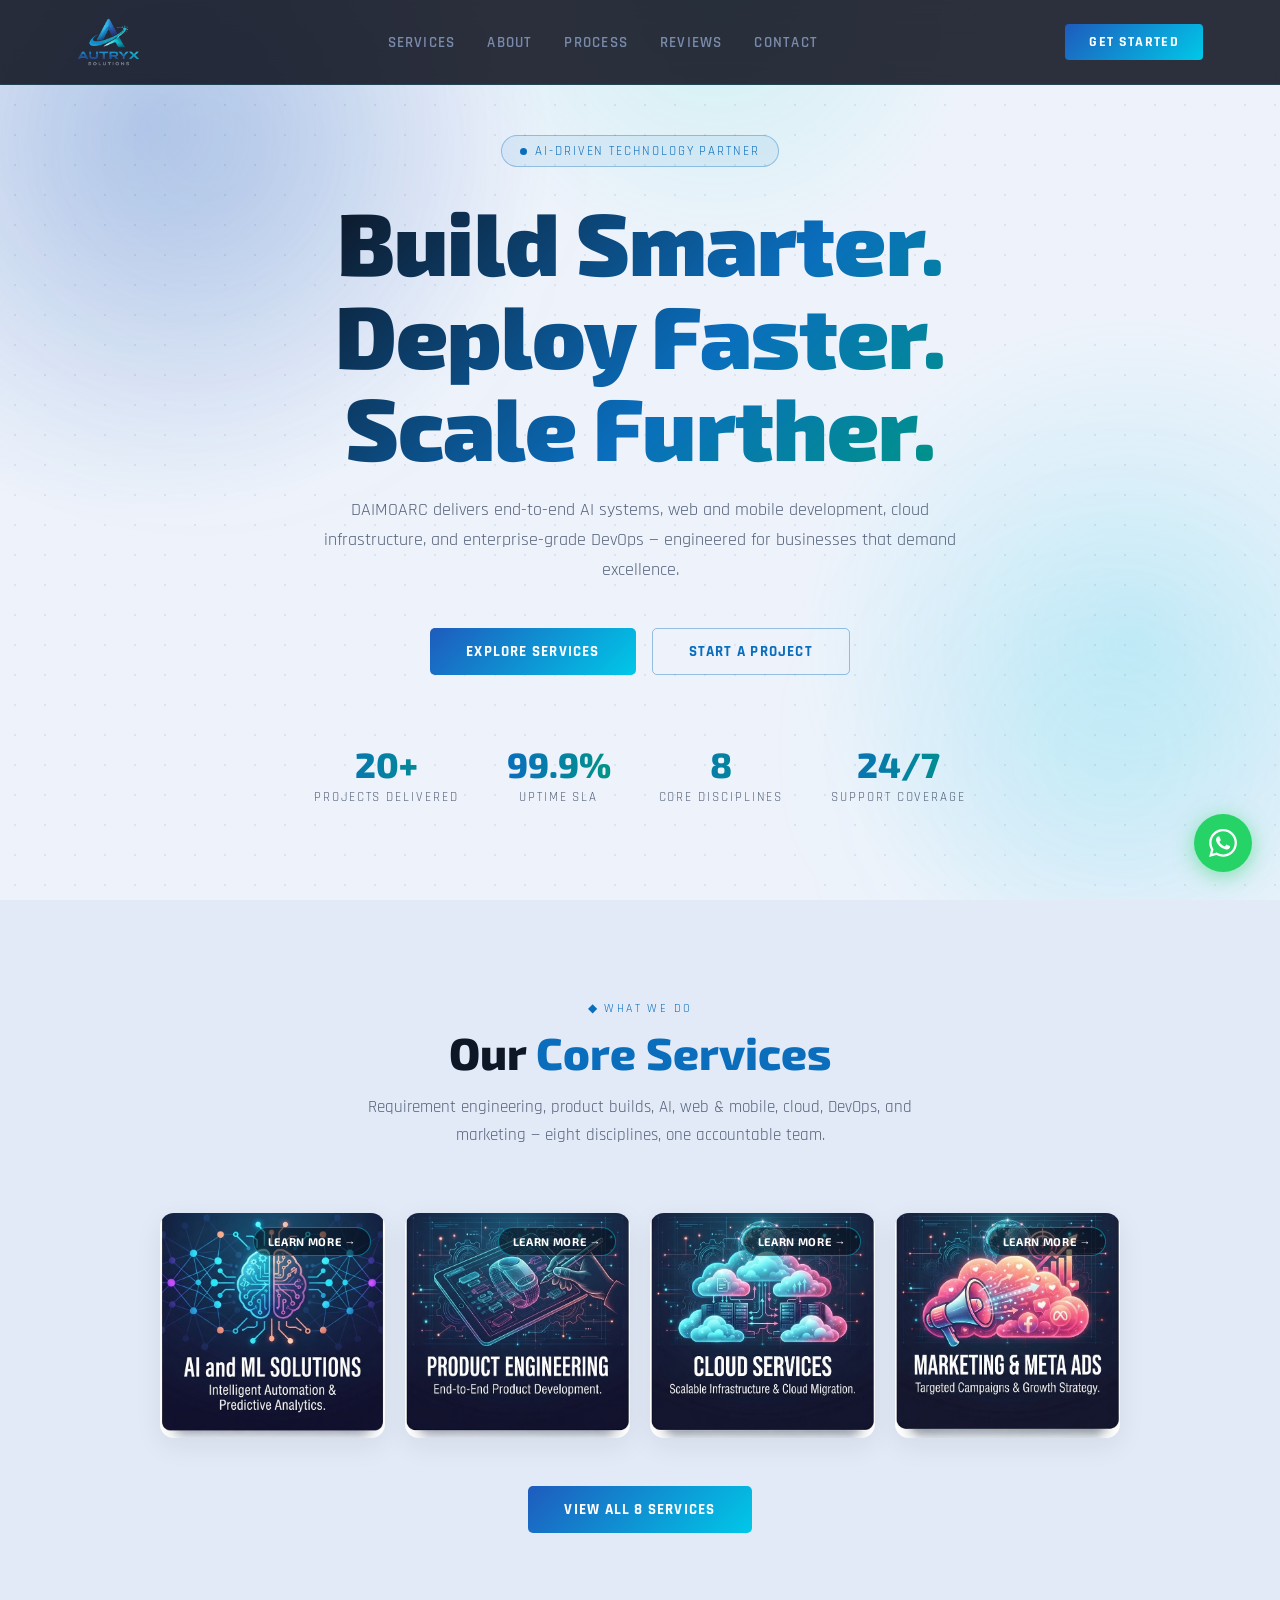
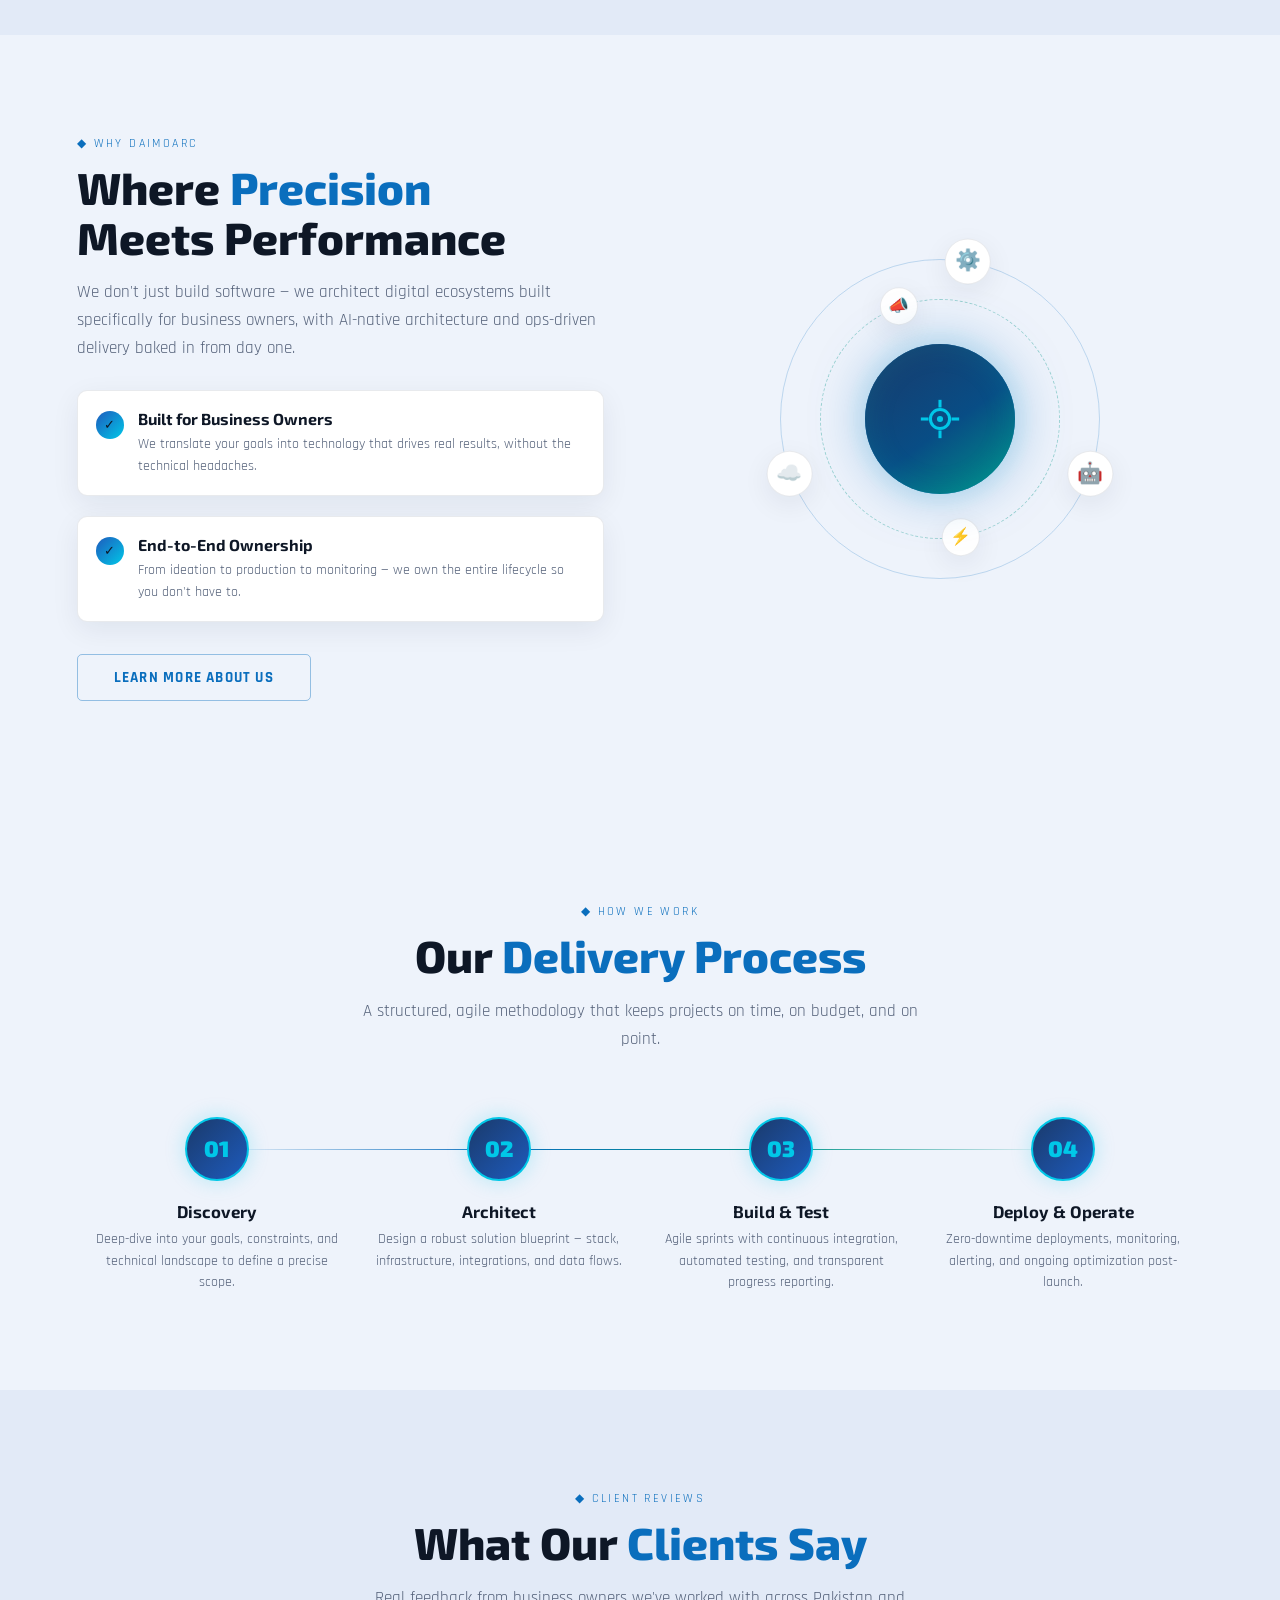
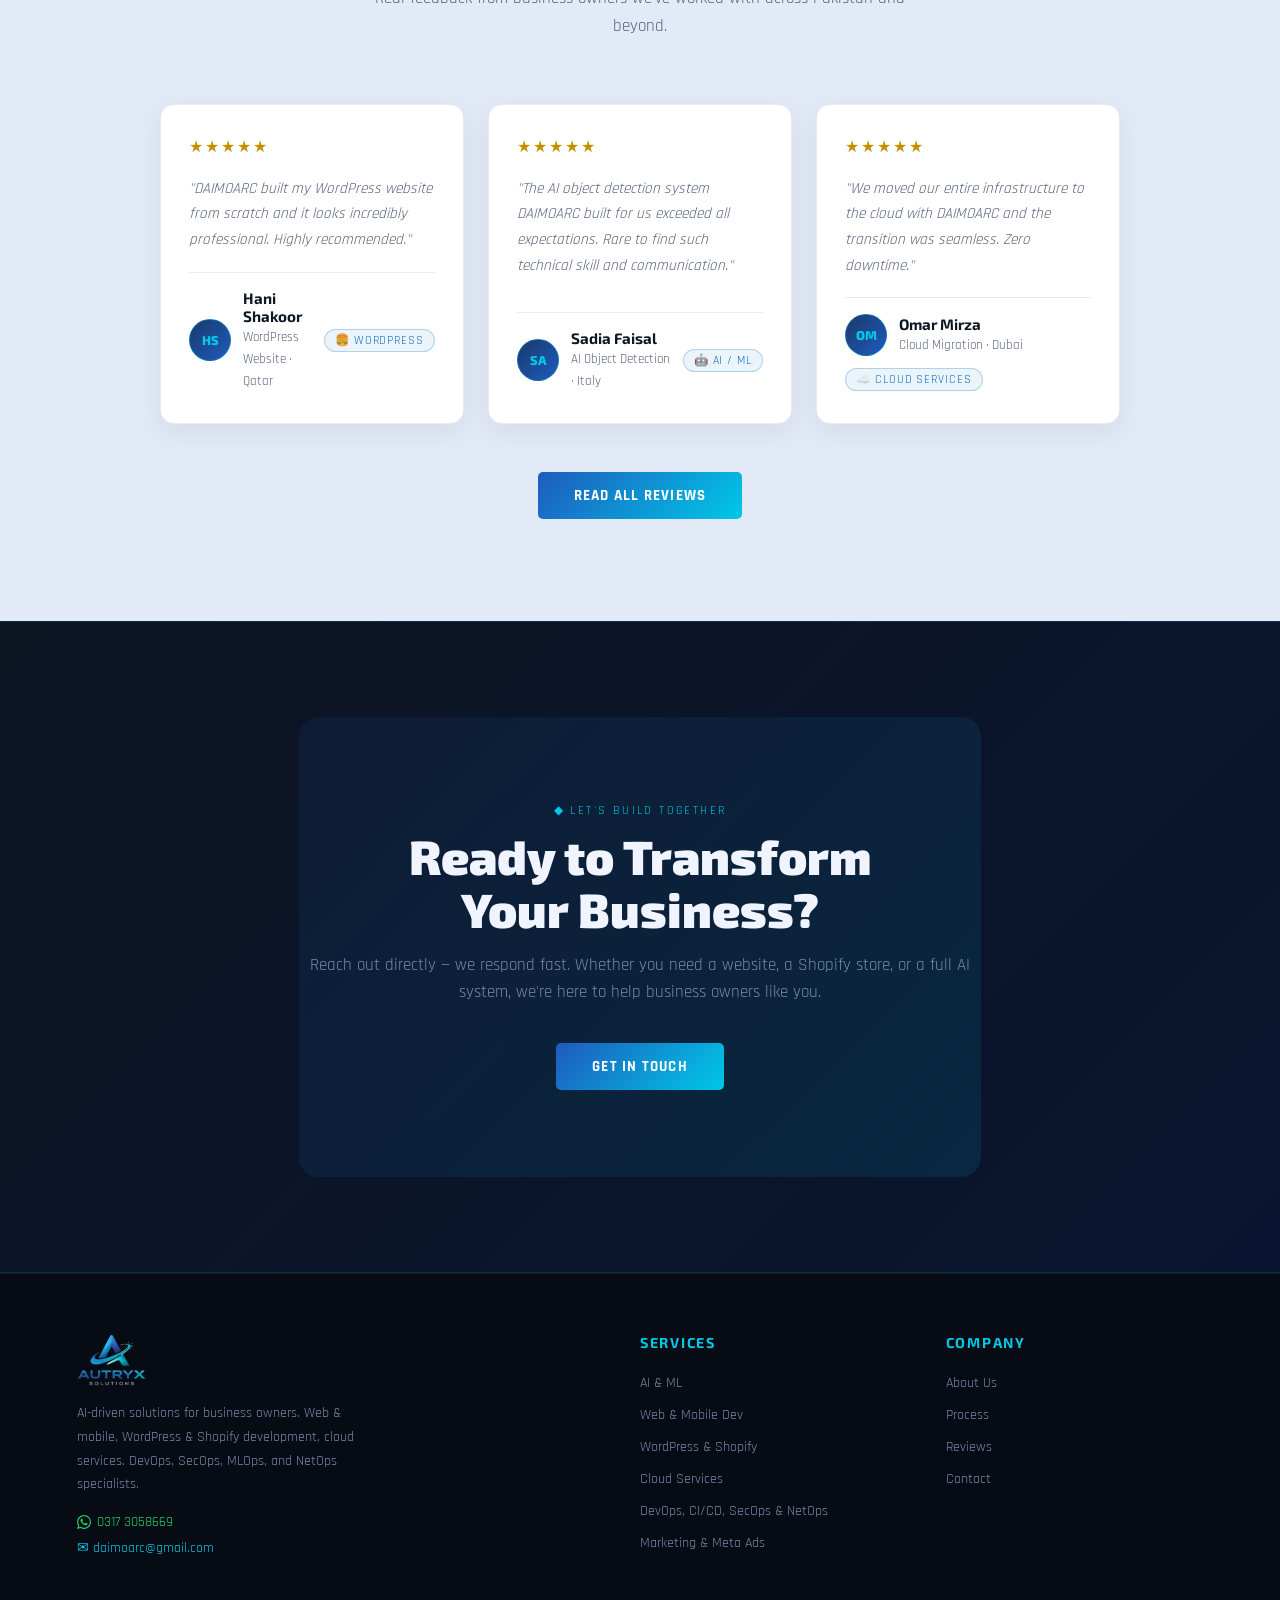
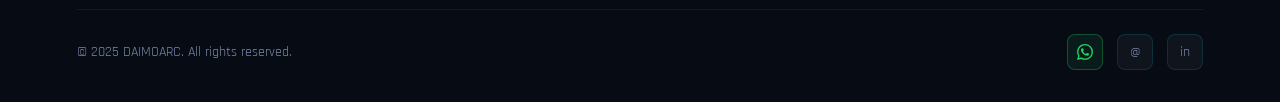
==== index.html @ 046861ff "Initial website" ====
<!DOCTYPE html>
<html lang="en">
<head>
  <meta charset="UTF-8" />
  <meta name="viewport" content="width=device-width, initial-scale=1.0"/>
  <title>DAIMOARC | AI-Driven Technology Partner</title>
  <link rel="preconnect" href="https://fonts.googleapis.com">
  <link href="https://fonts.googleapis.com/css2?family=Exo+2:wght@300;400;600;700;900&family=Rajdhani:wght@400;500;600;700&display=swap" rel="stylesheet">
  <link rel="stylesheet" href="styles.css">
</head>
<body>

<!-- ─── NAV ─── -->
<div class="mobile-menu" id="mobileMenu">
  <button class="mobile-menu-close" onclick="document.getElementById('mobileMenu').classList.remove('open')">&times;</button>
  <a href="services.html">Services</a>
  <a href="about.html">About</a>
  <a href="#process">Process</a>
  <a href="reviews.html">Reviews</a>
  <a href="contact.html">Contact</a>
</div>

<nav>
  <a class="nav-logo" href="index.html">
    <img src="Logo.png" alt="DAIMOARC" style="height:48px;width:auto;object-fit:contain;" />
  </a>
  <ul class="nav-links">
    <li><a href="services.html">Services</a></li>
    <li><a href="about.html">About</a></li>
    <li><a href="#process">Process</a></li>
    <li><a href="reviews.html">Reviews</a></li>
    <li><a href="contact.html">Contact</a></li>
  </ul>
  <a href="contact.html" class="nav-cta">Get Started</a>
  <button class="hamburger" onclick="document.getElementById('mobileMenu').classList.add('open')" aria-label="Menu">
    <span></span><span></span><span></span>
  </button>
</nav>

<!-- ─── HERO ─── -->
<section id="hero">
  <div class="hero-orb hero-orb-1"></div>
  <div class="hero-orb hero-orb-2"></div>

  <div class="hero-badge"><span class="hero-badge-dot"></span>AI-Driven Technology Partner</div>

  <h1 class="hero-title">Build Smarter.<br>Deploy Faster.<br>Scale Further.</h1>

  <p class="hero-sub">
    DAIMOARC delivers end-to-end AI systems, web and mobile development, cloud infrastructure, and enterprise-grade DevOps — engineered for businesses that demand excellence.
  </p>

  <div class="hero-actions">
    <a href="services.html" class="btn-primary">Explore Services</a>
    <a href="contact.html" class="btn-outline">Start a Project</a>
  </div>

  <div class="hero-stats">
    <div class="stat"><div class="stat-num">20+</div><div class="stat-label">Projects Delivered</div></div>
    <div class="stat"><div class="stat-num">99.9%</div><div class="stat-label">Uptime SLA</div></div>
    <div class="stat"><div class="stat-num">8</div><div class="stat-label">Core Disciplines</div></div>
    <div class="stat"><div class="stat-num">24/7</div><div class="stat-label">Support Coverage</div></div>
  </div>
</section>

<!-- ─── SERVICES TEASER ─── -->
<section id="services">
  <div class="section-header reveal">
    <span class="section-tag">&#9670; What We Do</span>
    <h2 class="section-title">Our <span>Core Services</span></h2>
    <p class="section-sub">Requirement engineering, product builds, AI, web &amp; mobile, cloud, DevOps, and marketing — eight disciplines, one accountable team.</p>
  </div>

  <div class="services-grid teaser-grid-narrow">
    <a href="ai-ml.html" class="svc-tile reveal" style="background-image:url('images/ai-ml.png');" aria-label="AI and Machine Learning">
      <span class="svc-tile-cta">Learn More &#8594;</span>
    </a>
    <a href="product-engineering.html" class="svc-tile reveal" style="background-image:url('images/product-engineering.png');" aria-label="Product Engineering">
      <span class="svc-tile-cta">Learn More &#8594;</span>
    </a>
    <a href="cloud-services.html" class="svc-tile reveal" style="background-image:url('images/cloud-services.png');" aria-label="Cloud Services">
      <span class="svc-tile-cta">Learn More &#8594;</span>
    </a>
    <a href="meta-ads.html" class="svc-tile reveal" style="background-image:url('images/meta-ads.png');" aria-label="Marketing and Meta Ads">
      <span class="svc-tile-cta">Learn More &#8594;</span>
    </a>
  </div>

  <div class="teaser-more reveal">
    <a href="services.html" class="btn-primary">View All 8 Services</a>
  </div>
</section>

<!-- ─── ABOUT TEASER ─── -->
<section id="about">
  <div class="about-inner">
    <div>
      <span class="section-tag reveal">&#9670; Why DAIMOARC</span>
      <h2 class="section-title reveal">Where <span>Precision</span><br>Meets Performance</h2>
      <p class="section-sub reveal">We don't just build software — we architect digital ecosystems built specifically for business owners, with AI-native architecture and ops-driven delivery baked in from day one.</p>

      <ul class="features-list">
        <li class="feature-item reveal">
          <div class="feature-check">✓</div>
          <div class="feature-text"><strong>Built for Business Owners</strong><p>We translate your goals into technology that drives real results, without the technical headaches.</p></div>
        </li>
        <li class="feature-item reveal">
          <div class="feature-check">✓</div>
          <div class="feature-text"><strong>End-to-End Ownership</strong><p>From ideation to production to monitoring — we own the entire lifecycle so you don't have to.</p></div>
        </li>
      </ul>

      <div style="margin-top:32px;">
        <a href="about.html" class="btn-outline">Learn More About Us</a>
      </div>
    </div>
    <div class="about-visual reveal">
      <div class="orbit-field" aria-hidden="true">
        <div class="orbit-glow"></div>
        <div class="orbit-ping"></div>
        <div class="orbit-ping orbit-ping--delay"></div>

        <div class="orbit-ring orbit-ring--outer">
          <div class="orbit-node" style="--angle:20deg"><span class="orbit-node-icon">🤖</span></div>
          <div class="orbit-node" style="--angle:160deg"><span class="orbit-node-icon">☁️</span></div>
          <div class="orbit-node" style="--angle:280deg"><span class="orbit-node-icon">⚙️</span></div>
        </div>
        <div class="orbit-ring orbit-ring--inner">
          <div class="orbit-node" style="--angle:80deg"><span class="orbit-node-icon">⚡</span></div>
          <div class="orbit-node" style="--angle:250deg"><span class="orbit-node-icon">📣</span></div>
        </div>

        <div class="orbit-core">
          <svg viewBox="0 0 24 24" fill="none" stroke="currentColor" stroke-width="1.6" width="46" height="46">
            <path d="M12 2 L12 6"/><path d="M12 18 L12 22"/><path d="M2 12 L6 12"/><path d="M18 12 L22 12"/>
            <circle cx="12" cy="12" r="5"/>
            <circle cx="12" cy="12" r="1.6" fill="currentColor" stroke="none"/>
          </svg>
        </div>
      </div>
    </div>
  </div>
</section>

<!-- ─── PROCESS ─── -->
<section id="process">
  <div class="section-header reveal">
    <span class="section-tag">&#9670; How We Work</span>
    <h2 class="section-title">Our <span>Delivery Process</span></h2>
    <p class="section-sub">A structured, agile methodology that keeps projects on time, on budget, and on point.</p>
  </div>

  <div class="process-steps">
    <div class="process-step reveal">
      <div class="step-num">01</div>
      <div class="step-title">Discovery</div>
      <div class="step-desc">Deep-dive into your goals, constraints, and technical landscape to define a precise scope.</div>
    </div>
    <div class="process-step reveal">
      <div class="step-num">02</div>
      <div class="step-title">Architect</div>
      <div class="step-desc">Design a robust solution blueprint — stack, infrastructure, integrations, and data flows.</div>
    </div>
    <div class="process-step reveal">
      <div class="step-num">03</div>
      <div class="step-title">Build & Test</div>
      <div class="step-desc">Agile sprints with continuous integration, automated testing, and transparent progress reporting.</div>
    </div>
    <div class="process-step reveal">
      <div class="step-num">04</div>
      <div class="step-title">Deploy & Operate</div>
      <div class="step-desc">Zero-downtime deployments, monitoring, alerting, and ongoing optimization post-launch.</div>
    </div>
  </div>
</section>

<!-- ─── REVIEWS TEASER ─── -->
<section id="reviews">
  <div class="section-header reveal">
    <span class="section-tag">&#9670; Client Reviews</span>
    <h2 class="section-title">What Our <span>Clients Say</span></h2>
    <p class="section-sub">Real feedback from business owners we've worked with across Pakistan and beyond.</p>
  </div>

  <div class="reviews-grid teaser-grid-narrow">
    <div class="review-card reveal">
      <div class="review-stars">&#9733;&#9733;&#9733;&#9733;&#9733;</div>
      <p class="review-text">"DAIMOARC built my WordPress website from scratch and it looks incredibly professional. Highly recommended."</p>
      <div class="review-author">
        <div class="review-avatar">HS</div>
        <div class="review-info">
          <strong>Hani Shakoor</strong>
          <span>WordPress Website · Qatar</span>
        </div>
        <div class="review-badge">&#127828; WordPress</div>
      </div>
    </div>

    <div class="review-card reveal">
      <div class="review-stars">&#9733;&#9733;&#9733;&#9733;&#9733;</div>
      <p class="review-text">"The AI object detection system DAIMOARC built for us exceeded all expectations. Rare to find such technical skill and communication."</p>
      <div class="review-author">
        <div class="review-avatar">SA</div>
        <div class="review-info">
          <strong>Sadia Faisal</strong>
          <span>AI Object Detection · Italy</span>
        </div>
        <div class="review-badge">&#129302; AI / ML</div>
      </div>
    </div>

    <div class="review-card reveal">
      <div class="review-stars">&#9733;&#9733;&#9733;&#9733;&#9733;</div>
      <p class="review-text">"We moved our entire infrastructure to the cloud with DAIMOARC and the transition was seamless. Zero downtime."</p>
      <div class="review-author">
        <div class="review-avatar">OM</div>
        <div class="review-info">
          <strong>Omar Mirza</strong>
          <span>Cloud Migration · Dubai</span>
        </div>
        <div class="review-badge">&#9729;&#65039; Cloud Services</div>
      </div>
    </div>
  </div>

  <div class="teaser-more reveal">
    <a href="reviews.html" class="btn-primary">Read All Reviews</a>
  </div>
</section>

<!-- ─── CTA TEASER ─── -->
<section id="cta">
  <div class="cta-box">
    <span class="section-tag">&#9670; Let's Build Together</span>
    <h2 class="cta-title reveal">Ready to Transform<br>Your Business?</h2>
    <p class="cta-sub reveal">Reach out directly — we respond fast. Whether you need a website, a Shopify store, or a full AI system, we're here to help business owners like you.</p>
    <a href="contact.html" class="btn-primary reveal">Get In Touch</a>
  </div>
</section>

<!-- ─── FOOTER ─── -->
<footer>
  <div class="footer-grid">
    <div class="footer-brand">
      <a class="nav-logo" href="index.html">
        <img src="Logo.png" alt="DAIMOARC" style="height:52px;width:auto;object-fit:contain;" />
      </a>
      <p>AI-driven solutions for business owners. Web & mobile, WordPress &amp; Shopify development, cloud services. DevOps, SecOps, MLOps, and NetOps specialists.</p>
      <div style="margin-top:16px;display:flex;flex-direction:column;gap:8px;">
        <a href="https://wa.me/923173058669" target="_blank" rel="noopener" style="color:#25d366;font-size:.88rem;text-decoration:none;display:flex;align-items:center;gap:6px;">
          <svg viewBox="0 0 24 24" fill="currentColor" width="14" height="14"><path d="M17.472 14.382c-.297-.149-1.758-.867-2.03-.967-.273-.099-.471-.148-.67.15-.197.297-.767.966-.94 1.164-.173.199-.347.223-.644.075-.297-.15-1.255-.463-2.39-1.475-.883-.788-1.48-1.761-1.653-2.059-.173-.297-.018-.458.13-.606.134-.133.298-.347.446-.52.149-.174.198-.298.298-.497.099-.198.05-.371-.025-.52-.075-.149-.669-1.612-.916-2.207-.242-.579-.487-.5-.669-.51-.173-.008-.371-.01-.57-.01-.198 0-.52.074-.792.372-.272.297-1.04 1.016-1.04 2.479 0 1.462 1.065 2.875 1.213 3.074.149.198 2.096 3.2 5.077 4.487.709.306 1.262.489 1.694.625.712.227 1.36.195 1.871.118.571-.085 1.758-.719 2.006-1.413.248-.694.248-1.289.173-1.413-.074-.124-.272-.198-.57-.347m-5.421 7.403h-.004a9.87 9.87 0 01-5.031-1.378l-.361-.214-3.741.982.998-3.648-.235-.374a9.86 9.86 0 01-1.51-5.26c.001-5.45 4.436-9.884 9.888-9.884 2.64 0 5.122 1.03 6.988 2.898a9.825 9.825 0 012.893 6.994c-.003 5.45-4.437 9.884-9.885 9.884m8.413-18.297A11.815 11.815 0 0012.05 0C5.495 0 .16 5.335.157 11.892c0 2.096.547 4.142 1.588 5.945L.057 24l6.305-1.654a11.882 11.882 0 005.683 1.448h.005c6.554 0 11.89-5.335 11.893-11.893a11.821 11.821 0 00-3.48-8.413z"/></svg>
          0317 3058669
        </a>
        <a href="mailto:daimoarc@gmail.com" style="color:var(--cyan);font-size:.88rem;text-decoration:none;">&#9993; daimoarc@gmail.com</a>
      </div>
    </div>
    <div class="footer-col">
      <h4>Services</h4>
      <ul>
        <li><a href="services.html">AI & ML</a></li>
        <li><a href="services.html">Web & Mobile Dev</a></li>
        <li><a href="services.html">WordPress &amp; Shopify</a></li>
        <li><a href="services.html">Cloud Services</a></li>
        <li><a href="services.html">DevOps, CI/CD, SecOps &amp; NetOps</a></li>
        <li><a href="services.html">Marketing &amp; Meta Ads</a></li>
      </ul>
    </div>
    <div class="footer-col">
      <h4>Company</h4>
      <ul>
        <li><a href="about.html">About Us</a></li>
        <li><a href="#process">Process</a></li>
        <li><a href="reviews.html">Reviews</a></li>
        <li><a href="contact.html">Contact</a></li>
      </ul>
    </div>
  </div>

  <div class="footer-bottom">
    <p>© 2025 DAIMOARC. All rights reserved.</p>
    <div class="socials">
      <a href="https://wa.me/923173058669" target="_blank" rel="noopener" class="social-link" title="WhatsApp" style="background:rgba(37,211,102,0.08);border-color:rgba(37,211,102,0.3);color:#25d366;">
        <svg viewBox="0 0 24 24" fill="currentColor" width="16" height="16"><path d="M17.472 14.382c-.297-.149-1.758-.867-2.03-.967-.273-.099-.471-.148-.67.15-.197.297-.767.966-.94 1.164-.173.199-.347.223-.644.075-.297-.15-1.255-.463-2.39-1.475-.883-.788-1.48-1.761-1.653-2.059-.173-.297-.018-.458.13-.606.134-.133.298-.347.446-.52.149-.174.198-.298.298-.497.099-.198.05-.371-.025-.52-.075-.149-.669-1.612-.916-2.207-.242-.579-.487-.5-.669-.51-.173-.008-.371-.01-.57-.01-.198 0-.52.074-.792.372-.272.297-1.04 1.016-1.04 2.479 0 1.462 1.065 2.875 1.213 3.074.149.198 2.096 3.2 5.077 4.487.709.306 1.262.489 1.694.625.712.227 1.36.195 1.871.118.571-.085 1.758-.719 2.006-1.413.248-.694.248-1.289.173-1.413-.074-.124-.272-.198-.57-.347m-5.421 7.403h-.004a9.87 9.87 0 01-5.031-1.378l-.361-.214-3.741.982.998-3.648-.235-.374a9.86 9.86 0 01-1.51-5.26c.001-5.45 4.436-9.884 9.888-9.884 2.64 0 5.122 1.03 6.988 2.898a9.825 9.825 0 012.893 6.994c-.003 5.45-4.437 9.884-9.885 9.884m8.413-18.297A11.815 11.815 0 0012.05 0C5.495 0 .16 5.335.157 11.892c0 2.096.547 4.142 1.588 5.945L.057 24l6.305-1.654a11.882 11.882 0 005.683 1.448h.005c6.554 0 11.89-5.335 11.893-11.893a11.821 11.821 0 00-3.48-8.413z"/></svg>
      </a>
      <a href="mailto:daimoarc@gmail.com" class="social-link" title="Email">@</a>
      <a href="#" class="social-link" title="LinkedIn">in</a>
    </div>
  </div>
</footer>

<script src="script.js"></script>
<!-- ─── FLOATING WHATSAPP ─── -->
<a href="https://wa.me/923173058669" target="_blank" rel="noopener" class="wa-float" aria-label="Chat on WhatsApp">
  <div class="wa-float-tooltip">Chat on WhatsApp</div>
  <svg viewBox="0 0 24 24" fill="currentColor" width="28" height="28" xmlns="http://www.w3.org/2000/svg">
    <path d="M17.472 14.382c-.297-.149-1.758-.867-2.03-.967-.273-.099-.471-.148-.67.15-.197.297-.767.966-.94 1.164-.173.199-.347.223-.644.075-.297-.15-1.255-.463-2.39-1.475-.883-.788-1.48-1.761-1.653-2.059-.173-.297-.018-.458.13-.606.134-.133.298-.347.446-.52.149-.174.198-.298.298-.497.099-.198.05-.371-.025-.52-.075-.149-.669-1.612-.916-2.207-.242-.579-.487-.5-.669-.51-.173-.008-.371-.01-.57-.01-.198 0-.52.074-.792.372-.272.297-1.04 1.016-1.04 2.479 0 1.462 1.065 2.875 1.213 3.074.149.198 2.096 3.2 5.077 4.487.709.306 1.262.489 1.694.625.712.227 1.36.195 1.871.118.571-.085 1.758-.719 2.006-1.413.248-.694.248-1.289.173-1.413-.074-.124-.272-.198-.57-.347m-5.421 7.403h-.004a9.87 9.87 0 01-5.031-1.378l-.361-.214-3.741.982.998-3.648-.235-.374a9.86 9.86 0 01-1.51-5.26c.001-5.45 4.436-9.884 9.888-9.884 2.64 0 5.122 1.03 6.988 2.898a9.825 9.825 0 012.893 6.994c-.003 5.45-4.437 9.884-9.885 9.884m8.413-18.297A11.815 11.815 0 0012.05 0C5.495 0 .16 5.335.157 11.892c0 2.096.547 4.142 1.588 5.945L.057 24l6.305-1.654a11.882 11.882 0 005.683 1.448h.005c6.554 0 11.89-5.335 11.893-11.893a11.821 11.821 0 00-3.48-8.413z"/>
  </svg>
</a>

</body>
</html>
---- styles.css ----
:root {
  --navy:    #0a0e1a;
  --deep:    #0d1422;
  --blue1:   #1a3a6b;
  --blue2:   #1e5bbd;
  --cyan:    #00c8e8;
  --teal:    #00e5c3;
  --white:   #f0f4ff;
  --muted:   #7a8aaa;
  --card-bg: rgba(255,255,255,0.04);
  --border:  rgba(0,200,232,0.15);
  --glow:    rgba(0,200,232,0.25);

  /* Light-mode tokens used by the main content sections (hero through reviews) */
  --bg-light:      #eef3fb;
  --bg-light-alt:  #e2eaf7;
  --text-dark:     #0e1726;
  --muted-dark:    #55627a;
  --accent:        #0a6ebd;
  --accent-deep:   #084d85;
  --teal-deep:     #009488;
  --card-bg-light: #ffffff;
  --border-light:  rgba(10,30,60,0.09);
  --shadow-light:       0 8px 28px rgba(10,30,60,0.07);
  --shadow-light-hover: 0 14px 40px rgba(10,110,189,0.15);
  --shadow-dark-hover:  0 20px 50px rgba(5,10,25,0.4), 0 0 34px rgba(0,200,232,0.18);
}

*, *::before, *::after { margin:0; padding:0; box-sizing:border-box; }

html { scroll-behavior: smooth; }

body {
  background: var(--bg-light);
  color: var(--text-dark);
  font-family: 'Rajdhani', sans-serif;
  font-size: 17px;
  overflow-x: hidden;
}

/* ─── AMBIENT BACKDROP (aurora glow + constellation dots) ─── */
body::before {
  content:'';
  position:fixed; inset:-10%; z-index:0;
  background:
    radial-gradient(640px circle at 18% 20%, rgba(30,91,189,0.20), transparent 62%),
    radial-gradient(560px circle at 82% 68%, rgba(0,200,232,0.15), transparent 60%),
    radial-gradient(460px circle at 55% 8%,  rgba(0,229,195,0.13), transparent 58%);
  animation: auroraDrift 30s ease-in-out infinite alternate;
  pointer-events:none;
}
@keyframes auroraDrift {
  0%   { transform: translate(0,0) scale(1); }
  50%  { transform: translate(1.5%, -2.5%) scale(1.06); }
  100% { transform: translate(-2%, 2%) scale(1); }
}
body::after {
  content:'';
  position:fixed; inset:0; z-index:0;
  background-image: radial-gradient(rgba(10,40,80,0.16) 1.3px, transparent 1.3px);
  background-size: 30px 30px;
  opacity:.5;
  pointer-events:none;
}

/* Focus visibility (Norman: visibility of system state for keyboard users) */
a:focus-visible, button:focus-visible {
  outline: 2px solid var(--accent); outline-offset: 3px; border-radius: 4px;
}
nav :focus-visible, #cta :focus-visible, footer :focus-visible, .mobile-menu :focus-visible, .wa-float:focus-visible {
  outline-color: var(--cyan);
}

/* ─── NAVBAR ─── */
nav {
  position:fixed; top:0; left:0; right:0; z-index:100;
  display:flex; align-items:center; justify-content:space-between;
  padding: 18px 6%;
  background: rgba(10,14,26,0.85);
  backdrop-filter: blur(14px);
  border-bottom: 1px solid var(--border);
}
.nav-logo {
  display:flex; align-items:center;
  text-decoration:none;
}
.nav-logo span { color: var(--cyan); }
.nav-logo-icon { display:none; }
.nav-links { display:flex; gap:32px; list-style:none; }
.nav-links a {
  color:var(--muted); text-decoration:none;
  font-size:.95rem; font-weight:600; letter-spacing:.08em; text-transform:uppercase;
  transition:color .25s;
  position:relative;
}
.nav-links a::after {
  content:''; position:absolute; bottom:-4px; left:0; right:0; height:1px;
  background: var(--cyan); transform: scaleX(0); transition: transform .3s;
}
.nav-links a:hover { color:var(--cyan); }
.nav-links a:hover::after { transform: scaleX(1); }
.nav-cta {
  padding:9px 24px; border-radius:4px;
  background: linear-gradient(135deg, var(--blue2), var(--cyan));
  color:#fff; font-weight:700; font-size:.85rem; letter-spacing:.1em;
  text-transform:uppercase; text-decoration:none;
  transition: box-shadow .3s, transform .2s;
}
.nav-cta:hover { box-shadow: 0 0 22px var(--glow); transform: translateY(-1px); }

/* ─── HERO ─── */
#hero {
  position:relative; z-index:1;
  min-height:100vh; display:flex; flex-direction:column;
  align-items:center; justify-content:center; text-align:center;
  padding: 120px 6% 80px;
  overflow:hidden;
}
.hero-orb {
  position:absolute; border-radius:50%;
  filter: blur(80px); pointer-events:none; z-index:0;
}
.hero-orb-1 {
  width:600px; height:600px;
  background: radial-gradient(circle, rgba(30,91,189,0.18), transparent 70%);
  top:-150px; left:-100px;
}
.hero-orb-2 {
  width:500px; height:500px;
  background: radial-gradient(circle, rgba(0,200,232,0.12), transparent 70%);
  bottom:-100px; right:-80px;
}
.hero-badge {
  display:inline-flex; align-items:center; gap:8px;
  background: rgba(10,110,189,0.07); border: 1px solid rgba(10,110,189,0.35);
  border-radius:40px; padding:7px 18px; margin-bottom:28px;
  font-size:.8rem; letter-spacing:.15em; text-transform:uppercase; color:var(--accent);
  animation: fadeUp .8s ease both;
}
.hero-badge-dot { width:7px; height:7px; border-radius:50%; background:var(--accent); animation: pulse 1.8s infinite; }
@keyframes pulse { 0%,100%{opacity:1;transform:scale(1)} 50%{opacity:.5;transform:scale(1.4)} }

.hero-title {
  font-family:'Exo 2',sans-serif; font-weight:900;
  font-size: clamp(2.8rem, 7vw, 5.5rem);
  line-height:1.05; letter-spacing:-.01em;
  background: linear-gradient(135deg, var(--text-dark) 0%, var(--accent) 60%, var(--teal-deep) 100%);
  -webkit-background-clip: text; -webkit-text-fill-color: transparent;
  background-clip:text;
  animation: fadeUp .9s .15s ease both;
}
.hero-sub {
  max-width:640px; margin:22px auto 42px;
  font-size:1.15rem; color:var(--muted-dark); line-height:1.65;
  animation: fadeUp .9s .3s ease both;
}
.hero-actions {
  display:flex; gap:16px; flex-wrap:wrap; justify-content:center;
  animation: fadeUp .9s .45s ease both;
}
.btn-primary {
  padding:14px 36px; border-radius:5px;
  background: linear-gradient(135deg, var(--blue2), var(--cyan));
  color:#fff; font-weight:700; font-size:.95rem; letter-spacing:.08em;
  text-transform:uppercase; text-decoration:none; border:none; cursor:pointer;
  transition: box-shadow .3s, transform .2s, filter .3s;
  display:inline-block; position:relative; overflow:hidden; z-index:1;
}
.btn-primary::after {
  content:''; position:absolute; top:0; left:-60%; width:40%; height:100%; z-index:1;
  background: linear-gradient(115deg, transparent, rgba(255,255,255,0.55), transparent);
  transform: skewX(-20deg);
  transition: left .6s ease;
}
.btn-primary:hover::after { left:130%; }
.btn-primary:hover { filter:brightness(1.14); box-shadow: 0 0 32px rgba(0,200,232,0.45); transform:translateY(-2px); }
.btn-outline {
  padding:13px 36px; border-radius:5px;
  border: 1px solid rgba(10,110,189,0.4);
  color:var(--accent); background:transparent;
  font-weight:700; font-size:.95rem; letter-spacing:.08em;
  text-transform:uppercase; text-decoration:none;
  transition: box-shadow .3s, color .3s, border-color .3s;
  display:inline-block; position:relative; overflow:hidden; z-index:1;
}
.btn-outline::before {
  content:''; position:absolute; inset:0; z-index:-1;
  background: rgba(10,110,189,0.12);
  transform: scaleX(0); transform-origin:left;
  transition: transform .35s ease;
}
.btn-outline:hover::before { transform:scaleX(1); }
.btn-outline:hover { border-color: var(--accent-deep); color: var(--accent-deep); box-shadow: 0 0 18px rgba(10,110,189,0.2); }

/* ─── CARD HOVER ACCENT (dark fill + shine sweep + targeting reticle) ─── */
.review-card, .feature-item, .usecase-card {
  position:relative; overflow:hidden; --reticle-color: var(--accent);
  transition: transform .3s, border-color .3s, box-shadow .3s, background .4s;
}
.review-card:hover, .feature-item:hover, .usecase-card:hover {
  --reticle-color: var(--cyan);
  background: linear-gradient(160deg, var(--deep) 0%, #0d1830 55%, var(--navy) 100%);
  border-color: rgba(0,200,232,0.35);
  box-shadow: var(--shadow-dark-hover);
}
.review-card::before, .feature-item::before, .usecase-card::before {
  content:''; position:absolute; top:0; left:-75%; width:50%; height:100%; z-index:0;
  background: linear-gradient(115deg, transparent, rgba(0,200,232,0.22), transparent);
  transform: skewX(-20deg);
  transition: left .7s ease;
  pointer-events:none;
}
.review-card:hover::before, .feature-item:hover::before, .usecase-card:hover::before { left:125%; }
.review-card::after, .feature-item::after, .usecase-card::after {
  content:''; position:absolute; inset:9px; z-index:2; pointer-events:none;
  background-image:
    linear-gradient(90deg, var(--reticle-color) 2px, transparent 2px),
    linear-gradient(180deg, var(--reticle-color) 2px, transparent 2px),
    linear-gradient(-90deg, var(--reticle-color) 2px, transparent 2px),
    linear-gradient(180deg, var(--reticle-color) 2px, transparent 2px),
    linear-gradient(90deg, var(--reticle-color) 2px, transparent 2px),
    linear-gradient(0deg, var(--reticle-color) 2px, transparent 2px),
    linear-gradient(-90deg, var(--reticle-color) 2px, transparent 2px),
    linear-gradient(0deg, var(--reticle-color) 2px, transparent 2px);
  background-repeat: no-repeat;
  background-size: 16px 2px, 2px 16px, 16px 2px, 2px 16px, 16px 2px, 2px 16px, 16px 2px, 2px 16px;
  background-position: top left, top left, top right, top right, bottom left, bottom left, bottom right, bottom right;
  opacity:0; transform:scale(.94);
  transition: opacity .35s ease, transform .35s ease, background-image .3s;
}
.review-card:hover::after, .feature-item:hover::after, .usecase-card:hover::after { opacity:1; transform:scale(1); }

/* Text/accents re-tinted for legibility once the card fills dark on hover */
.feature-item:hover .feature-text strong,
.review-card:hover .review-info strong { color: var(--white); }
.feature-item:hover .feature-text p,
.review-card:hover .review-text,
.review-card:hover .review-info span { color: var(--muted); }
.review-card:hover .review-badge {
  background: rgba(0,200,232,0.12); border-color: rgba(0,200,232,0.3); color: var(--cyan);
}
.review-card:hover .review-author { border-top-color: rgba(255,255,255,0.12); }
.usecase-card:hover .usecase-title { color: var(--white); }
.usecase-card:hover .usecase-desc { color: var(--muted); }

.hero-stats {
  display:flex; gap:48px; margin-top:68px; flex-wrap:wrap; justify-content:center;
  animation: fadeUp .9s .6s ease both;
}
.stat { text-align:center; }
.stat-num {
  font-family:'Exo 2',sans-serif; font-weight:800; font-size:2.2rem;
  background: linear-gradient(90deg, var(--accent), var(--teal-deep));
  -webkit-background-clip:text; -webkit-text-fill-color:transparent; background-clip:text;
}
.stat-label { font-size:.8rem; letter-spacing:.15em; text-transform:uppercase; color:var(--muted-dark); margin-top:4px; }

/* ─── SECTIONS ─── */
section { position:relative; z-index:1; padding:96px 6%; }
.section-tag {
  display:inline-block; font-size:.75rem; letter-spacing:.2em; text-transform:uppercase;
  color:var(--accent); margin-bottom:12px;
}
.section-title {
  font-family:'Exo 2',sans-serif; font-weight:800;
  font-size:clamp(1.9rem,4vw,2.8rem); line-height:1.1;
  margin-bottom:16px;
}
.section-title span { color:var(--accent); }
.section-sub { color:var(--muted-dark); max-width:560px; line-height:1.65; }
.section-header { text-align:center; margin-bottom:64px; }
.section-header .section-sub { margin:0 auto; }

/* ─── SERVICES ─── */
#services { background: var(--bg-light-alt); }

.services-grid {
  display:grid; grid-template-columns: repeat(4, 1fr); gap:20px;
}

/* Image-style service tiles (each image is a self-contained card with its own title) */
.svc-tile {
  position:relative; display:block; overflow:hidden;
  border-radius:14px; aspect-ratio: 1 / 1;
  background-size: cover; background-position: center;
  text-decoration:none; box-shadow: var(--shadow-light);
  --reticle-color: var(--cyan);
  transition: transform .35s ease, box-shadow .35s ease;
}
.svc-tile:hover { transform:translateY(-6px); box-shadow: var(--shadow-dark-hover); }
.svc-tile::after {
  content:''; position:absolute; inset:9px; z-index:3; pointer-events:none;
  background-image:
    linear-gradient(90deg, var(--reticle-color) 2px, transparent 2px),
    linear-gradient(180deg, var(--reticle-color) 2px, transparent 2px),
    linear-gradient(-90deg, var(--reticle-color) 2px, transparent 2px),
    linear-gradient(180deg, var(--reticle-color) 2px, transparent 2px),
    linear-gradient(90deg, var(--reticle-color) 2px, transparent 2px),
    linear-gradient(0deg, var(--reticle-color) 2px, transparent 2px),
    linear-gradient(-90deg, var(--reticle-color) 2px, transparent 2px),
    linear-gradient(0deg, var(--reticle-color) 2px, transparent 2px);
  background-repeat: no-repeat;
  background-size: 16px 2px, 2px 16px, 16px 2px, 2px 16px, 16px 2px, 2px 16px, 16px 2px, 2px 16px;
  background-position: top left, top left, top right, top right, bottom left, bottom left, bottom right, bottom right;
  opacity:0; transform:scale(.94);
  transition: opacity .35s ease, transform .35s ease;
}
.svc-tile:hover::after { opacity:1; transform:scale(1); }
.svc-tile-cta {
  position:absolute; top:14px; right:14px; z-index:4;
  display:inline-flex; align-items:center; gap:5px;
  padding:7px 14px; border-radius:30px;
  background: rgba(5,10,20,0.55); border:1px solid rgba(0,200,232,0.5);
  color:#fff; font-family:'Exo 2',sans-serif; font-weight:700; font-size:.7rem; letter-spacing:.06em; text-transform:uppercase;
  transition: background .3s ease, border-color .3s ease, transform .3s ease;
}
.svc-tile:hover .svc-tile-cta { background: rgba(0,200,232,0.32); border-color: var(--cyan); transform:translateY(-2px); }

/* ─── SERVICE DETAIL PAGES ─── */
.svc-hero {
  position:relative; min-height:78vh; display:flex; align-items:center;
  overflow:hidden; background:var(--navy);
}
.svc-hero-bg {
  position:absolute; inset:0; background-size:cover; background-position:center;
  animation: heroKenBurns 24s ease-in-out infinite alternate;
}
@keyframes heroKenBurns { from { transform:scale(1); } to { transform:scale(1.12); } }
.svc-hero-overlay {
  position:absolute; inset:0;
  background: linear-gradient(100deg, rgba(5,10,20,.94) 0%, rgba(5,10,20,.8) 38%, rgba(5,10,20,.42) 68%, rgba(5,10,20,.15) 100%);
}
.svc-hero-content {
  position:relative; z-index:2; max-width:640px;
  padding:150px 6% 70px;
}
.svc-hero-content .section-tag { color:var(--cyan); animation: fadeUp .8s ease both; }
.svc-hero-title {
  font-family:'Exo 2',sans-serif; font-weight:800; color:#fff;
  font-size:clamp(2rem,4vw,3.1rem); line-height:1.18; margin:14px 0 20px;
  animation: fadeUp .9s .1s ease both;
}
.svc-hero-sub {
  color: rgba(240,244,255,0.82); font-size:1.08rem; line-height:1.75; margin-bottom:32px;
  animation: fadeUp .9s .2s ease both;
}
.svc-hero-content .btn-primary { animation: fadeUp .9s .32s ease both; }
.svc-hero-meta {
  color: rgba(240,244,255,0.55); font-size:.8rem; letter-spacing:.05em; margin-bottom:14px;
  animation: fadeUp .8s .05s ease both;
}

/* Long-form article body */
.article-wrap { max-width:820px; margin:0 auto; padding:80px 6% 40px; }
.article-lead { font-size:1.15rem; color:var(--text-dark); line-height:1.85; margin-bottom:8px; font-weight:600; }
.article-wrap p { color:var(--muted-dark); font-size:1rem; line-height:1.9; margin-bottom:18px; }
.article-wrap h2 {
  font-family:'Exo 2',sans-serif; font-weight:800; font-size:1.6rem; color:var(--text-dark);
  margin:52px 0 18px; padding-top:8px; border-top:1px solid var(--border-light);
}
.article-wrap h2:first-of-type { border-top:none; margin-top:32px; }
.article-wrap h3 {
  font-family:'Exo 2',sans-serif; font-weight:700; font-size:1.2rem; color:var(--accent-deep);
  margin:34px 0 14px;
}
.article-wrap ul { margin:0 0 22px 0; padding-left:0; list-style:none; }
.article-wrap ul li {
  position:relative; padding-left:26px; margin-bottom:13px;
  color:var(--muted-dark); line-height:1.75;
}
.article-wrap ul li::before { content:'\25B8'; position:absolute; left:0; top:0; color:var(--accent); font-weight:700; }
.article-wrap ul li strong { color:var(--text-dark); }
.pros-cons-grid { display:grid; grid-template-columns:1fr 1fr; gap:36px; margin:20px 0 40px; }
.pros-cons-col h3 { margin-top:0; }
.pros-list li::before { content:'\2713'; color:#1a9c6b; }
.cons-list li::before { content:'\2715'; color:#c94a4a; }
.svc-detail-actions { display:flex; gap:16px; justify-content:center; flex-wrap:wrap; margin-top:20px; }

/* Compact animated process diagram (used to replace long-form step-by-step text) */
.diagram-steps {
  display:grid; grid-template-columns: repeat(5, 1fr); gap:2px;
  position:relative; margin:36px 0 8px;
}
.diagram-steps::before {
  content:''; position:absolute; top:29px; left:10%; right:10%; height:1px;
  background: linear-gradient(90deg, transparent, var(--accent), var(--teal-deep), transparent);
  overflow:hidden;
}
.diagram-flow-pulse {
  position:absolute; top:26px; left:10%; width:8px; height:8px; border-radius:50%;
  background: var(--cyan); box-shadow: 0 0 10px var(--cyan), 0 0 18px var(--cyan);
  animation: flowPulse 3.6s linear infinite;
}
@keyframes flowPulse {
  0%   { left:10%; opacity:0; }
  8%   { opacity:1; }
  92%  { opacity:1; }
  100% { left:88%; opacity:0; }
}
.diagram-step { padding:0 10px; text-align:center; position:relative; }
.diagram-step-num {
  width:56px; height:56px; border-radius:50%; margin:0 auto 14px;
  background: linear-gradient(135deg, var(--blue1), var(--blue2));
  border: 2px solid var(--cyan);
  display:flex; align-items:center; justify-content:center; font-size:1.4rem;
  box-shadow: 0 0 20px rgba(0,200,232,0.25);
  position:relative; z-index:1;
  transition: transform .3s ease;
}
.diagram-step:hover .diagram-step-num { transform: scale(1.1); }
.diagram-step-title { font-family:'Exo 2',sans-serif; font-weight:700; font-size:.95rem; margin-bottom:6px; color:var(--text-dark); }
.diagram-step-desc { color:var(--muted-dark); font-size:.82rem; line-height:1.45; }

.pill-row { display:flex; flex-wrap:wrap; gap:10px; justify-content:center; margin:22px 0 6px; }
.pill {
  padding:9px 18px; border-radius:30px;
  background:var(--card-bg-light); border:1px solid var(--border-light);
  box-shadow:var(--shadow-light);
  font-size:.85rem; font-weight:600; color:var(--muted-dark);
  transition: transform .25s ease, border-color .25s ease, color .25s ease;
}
.pill:hover { transform:translateY(-3px); border-color:rgba(10,110,189,.4); color:var(--accent); }
.pill--check { color:var(--text-dark); }
.pill--check::before { content:'\2713  '; color:#1a9c6b; font-weight:800; }

/* Capability card grid (alternative to the diagram-steps flow, for non-linear service pages) */
.capability-grid {
  display:grid; grid-template-columns: repeat(3, 1fr); gap:20px;
  margin:36px 0 8px;
}
.capability-card {
  background:var(--card-bg-light); border:1px solid var(--border-light);
  border-radius:16px; padding:26px 22px;
  box-shadow: var(--shadow-light);
  text-align:left;
}
.capability-icon {
  width:50px; height:50px; border-radius:12px; margin-bottom:16px;
  display:flex; align-items:center; justify-content:center; font-size:1.4rem;
  background: linear-gradient(135deg, rgba(30,91,189,0.14), rgba(0,200,232,0.14));
  border:1px solid rgba(10,110,189,0.22);
  transition: transform .3s ease;
}
.capability-card:hover .capability-icon { transform: scale(1.1) rotate(-6deg); }
.capability-title { font-family:'Exo 2',sans-serif; font-weight:700; font-size:1rem; margin-bottom:8px; color:var(--text-dark); }
.capability-desc { color:var(--muted-dark); font-size:.88rem; line-height:1.6; }

/* Dark "how it works" mini-flow — visually distinct block against the light capability grid */
.mini-flow-wrap {
  background: linear-gradient(160deg, var(--deep) 0%, var(--navy) 100%);
  border-radius:20px; padding:40px 32px; margin:40px 0;
}
.mini-flow-heading {
  text-align:center; color:#fff; font-family:'Exo 2',sans-serif; font-weight:800;
  font-size:1.3rem; margin-bottom:28px;
}
.mini-flow { display:flex; gap:20px; justify-content:center; flex-wrap:wrap; }
.mini-flow-card {
  flex:1; min-width:200px; max-width:260px;
  background: rgba(255,255,255,0.05); border:1px solid rgba(0,200,232,0.2);
  border-radius:14px; padding:24px 20px; text-align:center;
  transition: transform .3s ease, border-color .3s ease;
}
.mini-flow-card:hover { transform:translateY(-5px); border-color:rgba(0,200,232,0.5); }
.mini-flow-label {
  font-size:.72rem; letter-spacing:.12em; text-transform:uppercase; color:var(--cyan);
  margin-bottom:10px; font-weight:700;
}
.mini-flow-card h4 { font-family:'Exo 2',sans-serif; font-weight:700; font-size:1rem; color:#fff; margin-bottom:8px; }
.mini-flow-card p { font-size:.85rem; color:rgba(240,244,255,.75); line-height:1.55; }
.mini-flow-arrow { display:flex; align-items:center; color:var(--cyan); font-size:1.3rem; }

/* Minimal "use-case" cards (clean white grid, one card highlighted) */
.usecase-grid {
  display:grid; grid-template-columns: repeat(3, 1fr); gap:20px;
  margin:36px 0 8px;
}
.usecase-card {
  background:#fff; border:1px solid var(--border-light); border-radius:14px;
  padding:26px 24px; min-height:230px;
  display:flex; flex-direction:column;
  box-shadow: var(--shadow-light);
}
.usecase-card:hover { transform:translateY(-4px); }
.usecase-card--featured { border:2px solid var(--accent); box-shadow: 0 0 0 3px rgba(10,110,189,.08); }
.usecase-title { font-family:'Exo 2',sans-serif; font-weight:700; font-size:1.02rem; color:var(--text-dark); margin-bottom:10px; line-height:1.35; }
.usecase-desc { color:var(--muted-dark); font-size:.88rem; line-height:1.6; flex:1; }
.usecase-arrow {
  align-self:flex-end; margin-top:16px; width:32px; height:32px; border-radius:50%;
  display:flex; align-items:center; justify-content:center;
  color:var(--accent); font-size:1.05rem; border:1px solid rgba(10,110,189,.3);
  transition: background .3s ease, color .3s ease, transform .3s ease;
}
.usecase-card:hover .usecase-arrow { background:var(--accent); color:#fff; transform:translateX(3px); }

/* Technology partner badge (e.g. "Powered by AWS") */
.aws-badge {
  display:flex; align-items:center; justify-content:center; gap:12px;
  margin:8px 0 32px;
  padding:12px 22px; border-radius:12px;
  background:var(--card-bg-light); border:1px solid var(--border-light);
  box-shadow: var(--shadow-light);
  max-width:fit-content; margin-left:auto; margin-right:auto;
}
.aws-badge-label { font-size:.8rem; letter-spacing:.08em; text-transform:uppercase; color:var(--muted-dark); font-weight:600; }

/* ─── ABOUT / WHY ─── */
#about { background: var(--bg-light); }
.about-inner {
  display:grid; grid-template-columns:1fr 1fr; gap:72px; align-items:center;
}
.about-visual {
  position:relative; display:flex; align-items:center; justify-content:center;
}
.orbit-field { position:relative; width:320px; height:320px; }

.orbit-glow {
  position:absolute; top:50%; left:50%; width:190px; height:190px; margin:-95px;
  border-radius:50%; z-index:1;
  background: radial-gradient(circle, rgba(0,200,232,0.28), transparent 70%);
  filter: blur(4px);
  animation: glowPulse 4s ease-in-out infinite;
}
@keyframes glowPulse { 0%,100% { opacity:.55; } 50% { opacity:1; } }

.orbit-ping {
  position:absolute; top:50%; left:50%; width:150px; height:150px; margin:-75px;
  border-radius:50%; border: 1.5px solid rgba(10,110,189,0.45); z-index:0;
  animation: orbitPing 3.2s cubic-bezier(0,.55,.45,1) infinite;
}
.orbit-ping--delay { animation-delay: 1.6s; }
@keyframes orbitPing { 0% { transform:scale(.6); opacity:.9; } 100% { transform:scale(2.1); opacity:0; } }

.orbit-ring { position:absolute; inset:0; border-radius:50%; z-index:1; animation: slowSpin linear infinite; }
.orbit-ring--outer { border: 1.5px solid rgba(10,110,189,0.22); animation-duration:26s; }
.orbit-ring--inner { inset:40px; border: 1.5px dashed rgba(0,148,136,0.35); animation-duration:18s; animation-direction:reverse; }
@keyframes slowSpin { to { transform:rotate(360deg); } }

.orbit-node {
  position:absolute; top:50%; left:50%; width:46px; height:46px; margin:-23px;
  transform: rotate(var(--angle)) translate(160px) rotate(calc(-1 * var(--angle)));
}
.orbit-ring--inner .orbit-node { width:38px; height:38px; margin:-19px; transform: rotate(var(--angle)) translate(120px) rotate(calc(-1 * var(--angle))); }

.orbit-node-icon {
  display:flex; align-items:center; justify-content:center;
  width:100%; height:100%; border-radius:50%; font-size:1.3rem;
  background: var(--card-bg-light); border:1px solid var(--border-light);
  box-shadow: var(--shadow-light);
}
.orbit-ring--outer .orbit-node-icon { animation: counterSpinCW 26s linear infinite; }
.orbit-ring--inner .orbit-node-icon { font-size:1.05rem; animation: counterSpinCCW 18s linear infinite; }
@keyframes counterSpinCW  { from { transform:rotate(0deg); } to { transform:rotate(-360deg); } }
@keyframes counterSpinCCW { from { transform:rotate(0deg); } to { transform:rotate(360deg); } }

.orbit-core {
  position:absolute; top:50%; left:50%; transform:translate(-50%,-50%);
  width:150px; height:150px; border-radius:50%; z-index:2;
  background: linear-gradient(145deg, var(--blue1), var(--accent-deep) 55%, var(--teal-deep));
  display:flex; align-items:center; justify-content:center; color:var(--cyan);
  box-shadow: 0 0 55px rgba(10,110,189,0.35), inset 0 0 30px rgba(0,229,195,0.12);
  animation: coreFloat 6s ease-in-out infinite;
}
@keyframes coreFloat { 0%,100% { transform:translate(-50%,-50%) scale(1); } 50% { transform:translate(-50%,-50%) scale(1.05); } }

.features-list { list-style:none; display:flex; flex-direction:column; gap:20px; margin-top:28px; }
.feature-item {
  display:flex; gap:14px; align-items:flex-start;
  padding:18px; border-radius:10px;
  background:var(--card-bg-light); border:1px solid var(--border-light);
  box-shadow: var(--shadow-light);
}
.feature-item:hover .feature-check { transform: scale(1.12) rotate(-6deg); }
.feature-check {
  width:28px; height:28px; border-radius:50%; flex-shrink:0;
  background: linear-gradient(135deg, var(--blue2), var(--cyan));
  display:flex; align-items:center; justify-content:center; font-size:.8rem; margin-top:2px;
  transition: transform .3s;
}
.feature-text strong { font-size:1rem; font-family:'Exo 2',sans-serif; transition: color .3s; }
.feature-text p { color:var(--muted-dark); font-size:.9rem; margin-top:3px; line-height:1.5; transition: color .3s; }

/* ─── PROCESS ─── */
#process { background: var(--bg-light); }
.process-steps {
  display:grid; grid-template-columns: repeat(4, 1fr); gap:2px;
  position:relative; margin-top:48px;
}
.process-steps::before {
  content:''; position:absolute; top:32px; left:12.5%; right:12.5%; height:1px;
  background: linear-gradient(90deg, transparent, var(--accent), var(--teal-deep), transparent);
}
.process-step { padding:0 16px; text-align:center; position:relative; }
.process-step.reveal:nth-child(1) { transition-delay: 0s; }
.process-step.reveal:nth-child(2) { transition-delay: .35s; }
.process-step.reveal:nth-child(3) { transition-delay: .7s; }
.process-step.reveal:nth-child(4) { transition-delay: 1.05s; }
.step-num {
  width:64px; height:64px; border-radius:50%; margin:0 auto 20px;
  background: linear-gradient(135deg, var(--blue1), var(--blue2));
  border: 2px solid var(--cyan);
  display:flex; align-items:center; justify-content:center;
  font-family:'Exo 2',sans-serif; font-weight:900; font-size:1.4rem; color:var(--cyan);
  box-shadow: 0 0 20px rgba(0,200,232,0.25);
  position:relative; z-index:1;
}
.step-title { font-family:'Exo 2',sans-serif; font-weight:700; font-size:1.05rem; margin-bottom:8px; }
.step-desc { color:var(--muted-dark); font-size:.88rem; line-height:1.55; }

/* ─── CTA ─── */
#cta {
  text-align:center;
  background: linear-gradient(135deg, var(--deep) 0%, #091530 100%);
  color: var(--white);
  border-top: 1px solid var(--border);
  border-bottom: 1px solid var(--border);
}
#cta .section-tag { color: var(--cyan); }
.cta-box {
  max-width:680px; margin:0 auto; padding:80px 0;
  position:relative;
}
.cta-box::before {
  content:''; position:absolute; inset:-1px; border-radius:20px; z-index:0;
  background: linear-gradient(135deg, rgba(30,91,189,0.1), rgba(0,200,232,0.1));
}
.cta-box > * { position:relative; z-index:1; }
.cta-title {
  font-family:'Exo 2',sans-serif; font-weight:900;
  font-size:clamp(2rem,4vw,3rem); line-height:1.1; margin-bottom:16px;
}
.cta-sub { color:var(--muted); line-height:1.65; margin-bottom:36px; font-size:1.05rem; }
.cta-email {
  display:flex; gap:12px; max-width:460px; margin:0 auto;
  background: rgba(255,255,255,0.05); border: 1px solid var(--border);
  border-radius:8px; padding:6px 6px 6px 18px;
}
.cta-email input {
  flex:1; background:none; border:none; outline:none;
  color:var(--white); font-family:'Rajdhani',sans-serif; font-size:1rem;
}
.cta-email input::placeholder { color:var(--muted); }

/* ─── FOOTER ─── */
footer {
  position:relative; z-index:1;
  background: #070b14;
  color: var(--white);
  border-top: 1px solid rgba(255,255,255,0.06);
  padding:60px 6% 32px;
}
.footer-grid { display:grid; grid-template-columns:2fr 1fr 1fr; gap:48px; margin-bottom:52px; }
.footer-brand .nav-logo { margin-bottom:16px; display:flex; }
.footer-brand p { color:var(--muted); font-size:.9rem; line-height:1.65; max-width:280px; }
.footer-col h4 {
  font-family:'Exo 2',sans-serif; font-weight:700; font-size:.9rem;
  letter-spacing:.12em; text-transform:uppercase; margin-bottom:20px; color:var(--cyan);
}
.footer-col ul { list-style:none; display:flex; flex-direction:column; gap:10px; }
.footer-col a { color:var(--muted); text-decoration:none; font-size:.9rem; transition:color .25s; }
.footer-col a:hover { color:var(--white); }
.footer-bottom {
  border-top: 1px solid rgba(255,255,255,0.06);
  padding-top:24px; display:flex; justify-content:space-between; align-items:center;
  flex-wrap:wrap; gap:12px;
}
.footer-bottom p { color:var(--muted); font-size:.85rem; }
.socials { display:flex; gap:14px; }
.social-link {
  width:36px; height:36px; border-radius:8px;
  background:var(--card-bg); border:1px solid var(--border);
  display:flex; align-items:center; justify-content:center;
  color:var(--muted); text-decoration:none; font-size:.85rem;
  transition: color .25s, border-color .25s, background .25s;
}
.social-link:hover { color:var(--cyan); border-color:rgba(0,200,232,0.5); background:rgba(0,200,232,0.06); }

/* ─── ANIMATIONS ─── */
@keyframes fadeUp {
  from { opacity:0; transform:translateY(28px); }
  to   { opacity:1; transform:translateY(0); }
}
.reveal {
  opacity:0; transform:translateY(32px);
  transition: opacity 1.4s ease, transform 1.4s ease;
}
.reveal.visible { opacity:1; transform:translateY(0); }

/* ─── REVIEWS ─── */
#reviews { background: var(--bg-light-alt); }
.reviews-grid {
  display:grid; grid-template-columns: repeat(auto-fill, minmax(300px, 1fr)); gap:24px;
}
.review-card {
  background: var(--card-bg-light); border: 1px solid var(--border-light);
  border-radius:14px; padding:32px 28px;
  display:flex; flex-direction:column; gap:18px;
  box-shadow: var(--shadow-light);
}
.review-card:hover { transform:translateY(-5px); }
.review-stars { color:#c98f00; font-size:1rem; letter-spacing:2px; }
.review-text {
  color:var(--muted-dark); font-size:.95rem; line-height:1.7;
  flex:1; font-style:italic;
  transition: color .3s;
}
.review-author {
  display:flex; align-items:center; gap:12px;
  padding-top:16px; border-top:1px solid var(--border-light);
  flex-wrap:wrap;
  transition: border-color .3s;
}
.review-avatar {
  width:42px; height:42px; border-radius:50%; flex-shrink:0;
  background: linear-gradient(135deg, var(--blue1), var(--blue2));
  border: 1px solid rgba(0,200,232,0.3);
  display:flex; align-items:center; justify-content:center;
  font-family:'Exo 2',sans-serif; font-weight:800; font-size:.8rem; color:var(--cyan);
  transition: transform .3s;
}
.review-card:hover .review-avatar { transform: scale(1.1) rotate(-6deg); }
.review-info { flex:1; }
.review-info strong { display:block; font-family:'Exo 2',sans-serif; font-size:.95rem; transition: color .3s; }
.review-info span { color:var(--muted-dark); font-size:.8rem; transition: color .3s; }
.review-badge {
  font-size:.72rem; letter-spacing:.08em; text-transform:uppercase;
  padding:3px 10px; border-radius:20px;
  background:rgba(10,110,189,0.08); border:1px solid rgba(10,110,189,0.25);
  color:var(--accent); white-space:nowrap;
  transition: background .3s, border-color .3s, color .3s;
}

/* ─── CONTACT CARDS ─── */
.contact-cards {
  display:flex; flex-direction:column; gap:16px; max-width:480px; margin:0 auto;
}
.contact-card {
  display:flex; align-items:center; gap:18px;
  padding:20px 24px; border-radius:12px;
  border: 1px solid var(--border);
  background: var(--card-bg);
  text-decoration:none; color:var(--white);
  transition: transform .25s, box-shadow .25s, border-color .25s;
}
.contact-card:hover { transform:translateY(-3px); }
.contact-card--wa { border-color: rgba(37,211,102,0.3); }
.contact-card--wa:hover { box-shadow: 0 8px 32px rgba(37,211,102,0.2); border-color: rgba(37,211,102,0.6); }
.contact-card--email { border-color: rgba(0,200,232,0.3); }
.contact-card--email:hover { box-shadow: 0 8px 32px rgba(0,200,232,0.2); border-color: rgba(0,200,232,0.6); }
.contact-card-icon {
  width:52px; height:52px; border-radius:12px; flex-shrink:0;
  display:flex; align-items:center; justify-content:center;
}
.contact-card--wa .contact-card-icon { background: rgba(37,211,102,0.12); color: #25d366; }
.contact-card--email .contact-card-icon { background: rgba(0,200,232,0.12); color: var(--cyan); }
.contact-card-text { flex:1; text-align:left; }
.contact-card-label {
  display:block; font-size:.75rem; letter-spacing:.15em; text-transform:uppercase;
  color:var(--muted); margin-bottom:4px;
}
.contact-card-value { font-family:'Exo 2',sans-serif; font-weight:700; font-size:1.05rem; }
.contact-card--wa .contact-card-value { color:#25d366; }
.contact-card--email .contact-card-value { color:var(--cyan); font-size:.95rem; }
.contact-card-arrow { color:var(--muted); font-size:1.2rem; transition:transform .25s, color .25s; }
.contact-card:hover .contact-card-arrow { transform:translateX(4px); color:var(--white); }

/* ─── LEAD FORM ─── */
.lead-form {
  display:flex; flex-direction:column; gap:18px;
  max-width:680px; margin:32px auto 0; text-align:left;
  padding:28px; border:1px solid var(--border);
  border-radius:14px; background:rgba(255,255,255,0.04);
}
.lead-form-grid {
  display:grid; grid-template-columns:repeat(2, minmax(0, 1fr)); gap:18px;
}
.lead-form label {
  display:flex; flex-direction:column; gap:7px;
  color:var(--muted); font-size:.78rem; letter-spacing:.08em;
  text-transform:uppercase; font-weight:600;
}
.lead-form input, .lead-form select, .lead-form textarea {
  width:100%; border:1px solid rgba(0,200,232,0.2);
  border-radius:6px; padding:11px 13px;
  background:rgba(7,11,20,0.7); color:var(--white);
  font:inherit; font-size:.95rem; letter-spacing:normal;
  text-transform:none; resize:vertical;
}
.lead-form input:focus, .lead-form select:focus, .lead-form textarea:focus {
  outline:2px solid var(--cyan); outline-offset:1px;
}
.lead-form select option { color:var(--text-dark); }
.lead-form button { align-self:flex-start; border:0; cursor:pointer; }
.lead-form button:disabled { opacity:.6; cursor:wait; }
.form-status { min-height:1.3em; color:var(--cyan); font-size:.9rem; }

/* ─── FLOATING WHATSAPP ─── */
.wa-float {
  position:fixed; bottom:28px; right:28px; z-index:999;
  width:58px; height:58px; border-radius:50%;
  background: #25d366;
  display:flex; align-items:center; justify-content:center;
  box-shadow: 0 4px 20px rgba(37,211,102,0.5);
  text-decoration:none; color:#fff;
  transition: transform .25s, box-shadow .25s;
  animation: waPop .6s 1.2s cubic-bezier(.34,1.56,.64,1) both;
}
.wa-float:hover { transform:scale(1.1); box-shadow: 0 6px 30px rgba(37,211,102,0.7); }
.wa-float-tooltip {
  position:absolute; right:68px; top:50%; transform:translateY(-50%);
  background:#1a2a1a; color:#fff; font-family:'Rajdhani',sans-serif;
  font-size:.82rem; font-weight:600; white-space:nowrap;
  padding:6px 12px; border-radius:6px;
  opacity:0; pointer-events:none;
  transition: opacity .2s;
}
.wa-float-tooltip::after {
  content:''; position:absolute; left:100%; top:50%; transform:translateY(-50%);
  border:5px solid transparent; border-left-color:#1a2a1a;
}
.wa-float:hover .wa-float-tooltip { opacity:1; }
@keyframes waPop {
  from { opacity:0; transform:scale(0); }
  to   { opacity:1; transform:scale(1); }
}

/* ─── HAMBURGER ─── */
.hamburger {
  display:none; flex-direction:column; gap:5px; cursor:pointer;
  background:none; border:none; padding:6px;
}
.hamburger span {
  display:block; width:26px; height:2px;
  background:var(--white); border-radius:2px;
  transition: transform .3s, opacity .3s;
}
.mobile-menu {
  display:none; position:fixed; top:0; left:0; right:0; bottom:0;
  background:rgba(7,11,20,0.97); z-index:99;
  flex-direction:column; align-items:center; justify-content:center;
  gap:36px; backdrop-filter:blur(12px);
}
.mobile-menu.open { display:flex; }
.mobile-menu a {
  color:var(--white); text-decoration:none;
  font-family:'Exo 2',sans-serif; font-weight:700;
  font-size:1.6rem; letter-spacing:.08em; text-transform:uppercase;
  transition:color .2s;
}
.mobile-menu a:hover { color:var(--cyan); }
.mobile-menu-close {
  position:absolute; top:24px; right:24px;
  background:none; border:none; color:var(--white);
  font-size:2rem; cursor:pointer; line-height:1;
}
@media(max-width:900px){ .hamburger { display:flex; } }

/* ─── SCROLLBAR ─── */
::-webkit-scrollbar { width:6px; }
::-webkit-scrollbar-track { background:var(--bg-light-alt); }
::-webkit-scrollbar-thumb { background: linear-gradient(var(--blue2),var(--accent)); border-radius:3px; }

/* ─── MOBILE ─── */
/* ─── TABLET (≤900px) ─── */
@media(max-width:900px){
  nav { padding: 14px 5%; }
  .nav-links { display:none; }
  .nav-cta { padding:8px 18px; font-size:.8rem; }

  #hero { padding: 100px 5% 60px; }
  .hero-title { font-size: clamp(2rem,8vw,3.8rem); }
  .hero-sub { font-size:1rem; }
  .hero-stats { gap:28px; margin-top:48px; }
  .stat-num { font-size:1.8rem; }

  .services-grid { grid-template-columns: repeat(2, 1fr); }

  .about-inner { grid-template-columns:1fr; }
  .about-visual { display:none; }

  .process-steps { grid-template-columns:1fr 1fr; gap:32px; }
  .process-steps::before { display:none; }

  .diagram-steps { grid-template-columns:1fr 1fr; gap:28px; }
  .diagram-steps::before, .diagram-flow-pulse { display:none; }

  .capability-grid { grid-template-columns:1fr 1fr; }
  .usecase-grid { grid-template-columns:1fr 1fr; }
  .mini-flow-arrow { display:none; }

  .reviews-grid { grid-template-columns:1fr; }

  .contact-cards { max-width:100%; }

  .footer-grid { grid-template-columns:1fr 1fr; gap:32px; }
}

/* ─── MOBILE (≤600px) ─── */
@media(max-width:600px){
  nav { padding: 12px 4%; }
  .nav-logo img { height:36px !important; }

  #hero { padding: 90px 4% 50px; min-height:auto; }
  .hero-title { font-size: clamp(1.8rem,9vw,3rem); line-height:1.1; }
  .hero-sub { font-size:.95rem; margin:16px auto 32px; }
  .hero-actions { flex-direction:column; align-items:center; gap:12px; }
  .btn-primary, .btn-outline { width:100%; max-width:320px; text-align:center; }
  .hero-stats { gap:20px; margin-top:36px; }
  .stat-num { font-size:1.6rem; }
  .stat-label { font-size:.7rem; }

  section { padding: 60px 4%; }
  .section-title { font-size: clamp(1.5rem,6vw,2.2rem); }
  .section-header { margin-bottom:40px; }

  .services-grid { grid-template-columns:repeat(2, 1fr); gap:12px; }

  .features-list { gap:14px; }
  .feature-item { padding:14px; }

  .process-steps { grid-template-columns:1fr; gap:28px; }
  .diagram-steps { grid-template-columns:1fr; gap:22px; }
  .capability-grid { grid-template-columns:1fr; }
  .usecase-grid { grid-template-columns:1fr; }
  .mini-flow-wrap { padding:28px 20px; }

  #reviews { padding: 60px 4%; }
  .reviews-grid { grid-template-columns:1fr; gap:20px; }
  .review-card { padding:24px 18px; }
  .review-text { font-size:.88rem; }

  .contact-cards { gap:12px; }
  .contact-card { padding:16px 18px; gap:14px; }
  .contact-card-icon { width:44px; height:44px; }
  .contact-card-value { font-size:.9rem; }
  .lead-form { padding:20px 16px; }
  .lead-form-grid { grid-template-columns:1fr; gap:14px; }

  .cta-email { flex-direction:column; }

  .svc-hero { min-height:auto; }
  .svc-hero-content { padding:120px 5% 50px; }
  .pros-cons-grid { grid-template-columns:1fr; gap:8px; }
  .article-wrap { padding:60px 5% 20px; }

  .footer-grid { grid-template-columns:1fr; gap:28px; }
  .footer-brand p { max-width:100%; }
  .footer-bottom { flex-direction:column; align-items:flex-start; gap:14px; }

  /* Nav CTA hidden on very small screens, use contact section */
  .nav-cta { display:none; }
}

/* ─── VERY SMALL (≤380px) ─── */
@media(max-width:380px){
  .hero-title { font-size:1.7rem; }
  .hero-badge { font-size:.68rem; padding:5px 14px; }
  .stat-num { font-size:1.4rem; }
}

/* ─── TEASER SECTIONS (home page condensed previews) ─── */
.teaser-more { text-align:center; margin-top:48px; }
.teaser-grid-narrow { max-width:960px; margin:0 auto; }
.process-flow {
  display:flex; flex-wrap:wrap; align-items:center; justify-content:center;
  gap:10px; margin-top:40px;
}
.process-flow-step {
  display:flex; align-items:center; gap:10px;
  padding:10px 20px; border-radius:40px;
  background: var(--card-bg-light); border:1px solid var(--border-light);
  box-shadow: var(--shadow-light);
  font-family:'Exo 2',sans-serif; font-weight:700; font-size:.9rem;
}
.process-flow-step span.flow-num {
  display:inline-flex; align-items:center; justify-content:center;
  width:22px; height:22px; border-radius:50%; font-size:.7rem;
  background: linear-gradient(135deg, var(--blue1), var(--blue2)); color:var(--cyan);
}
.process-flow-arrow { color:var(--accent); font-size:1.1rem; }
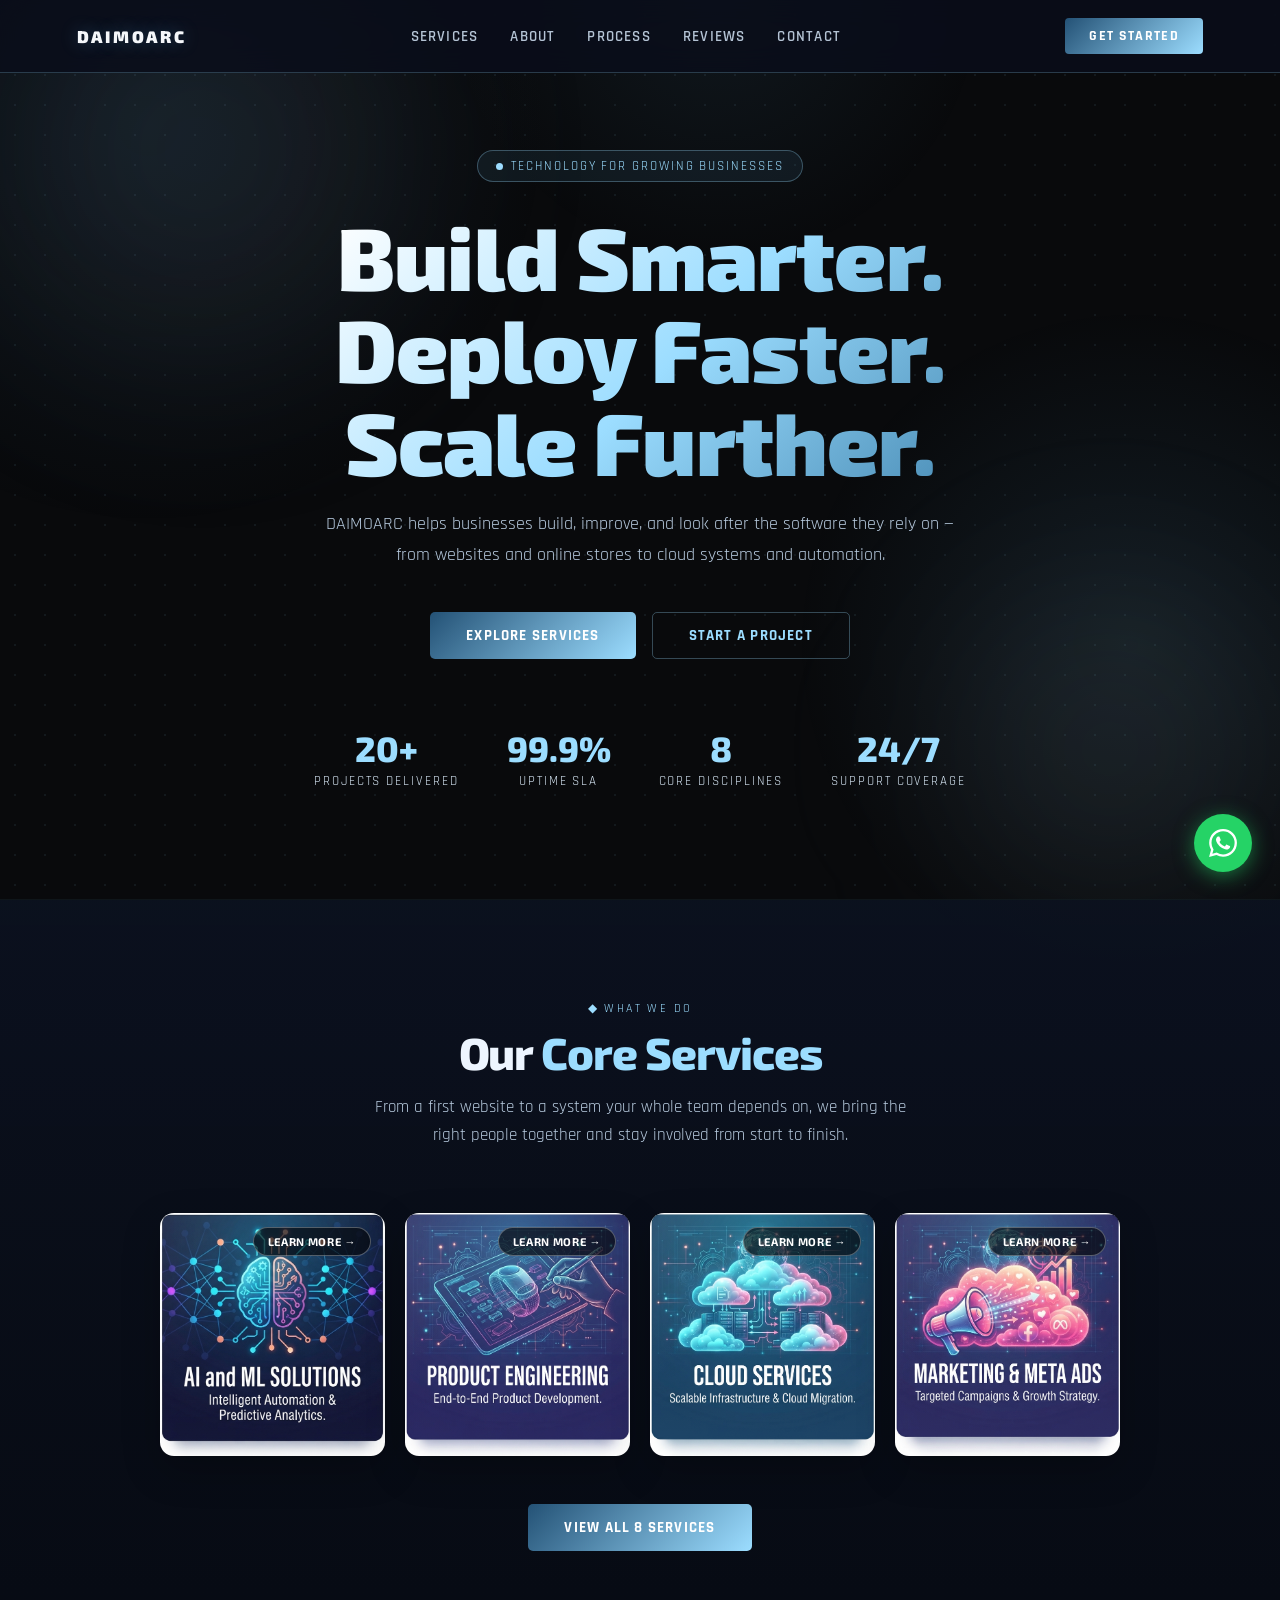
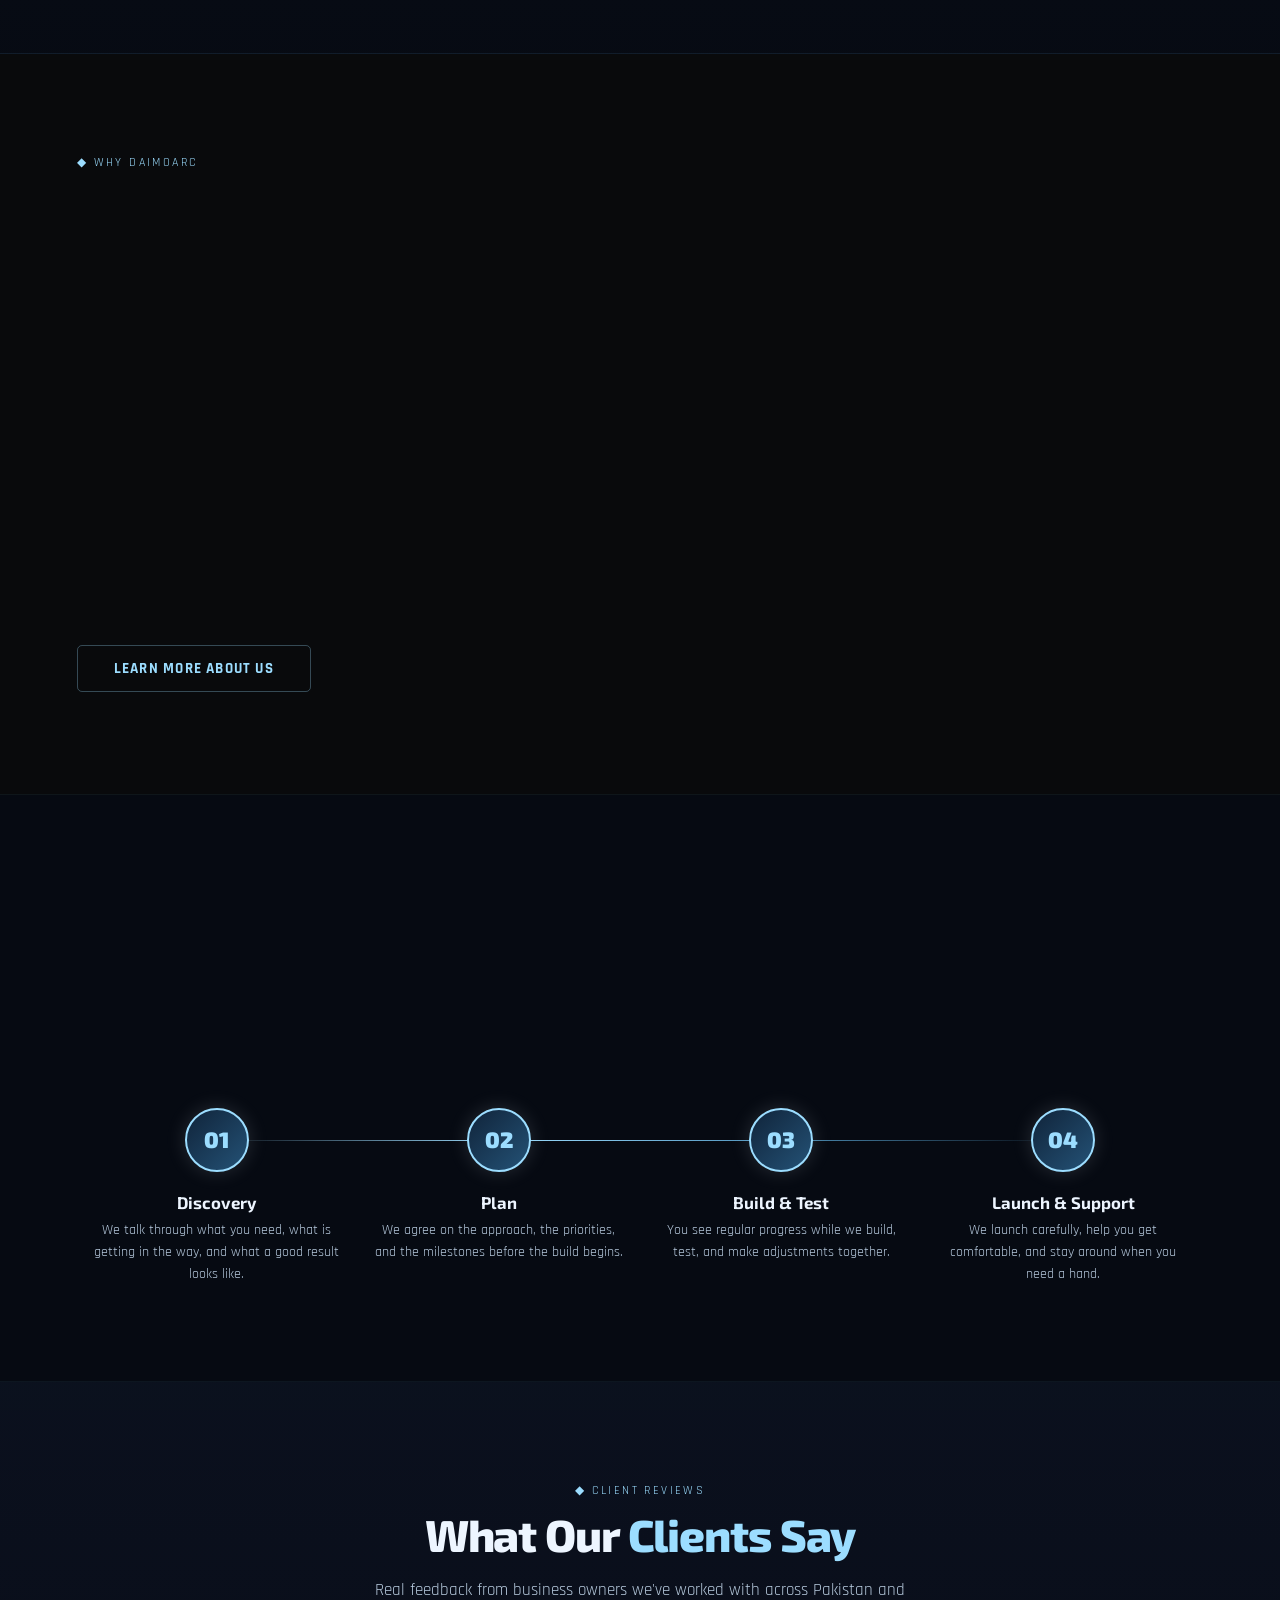
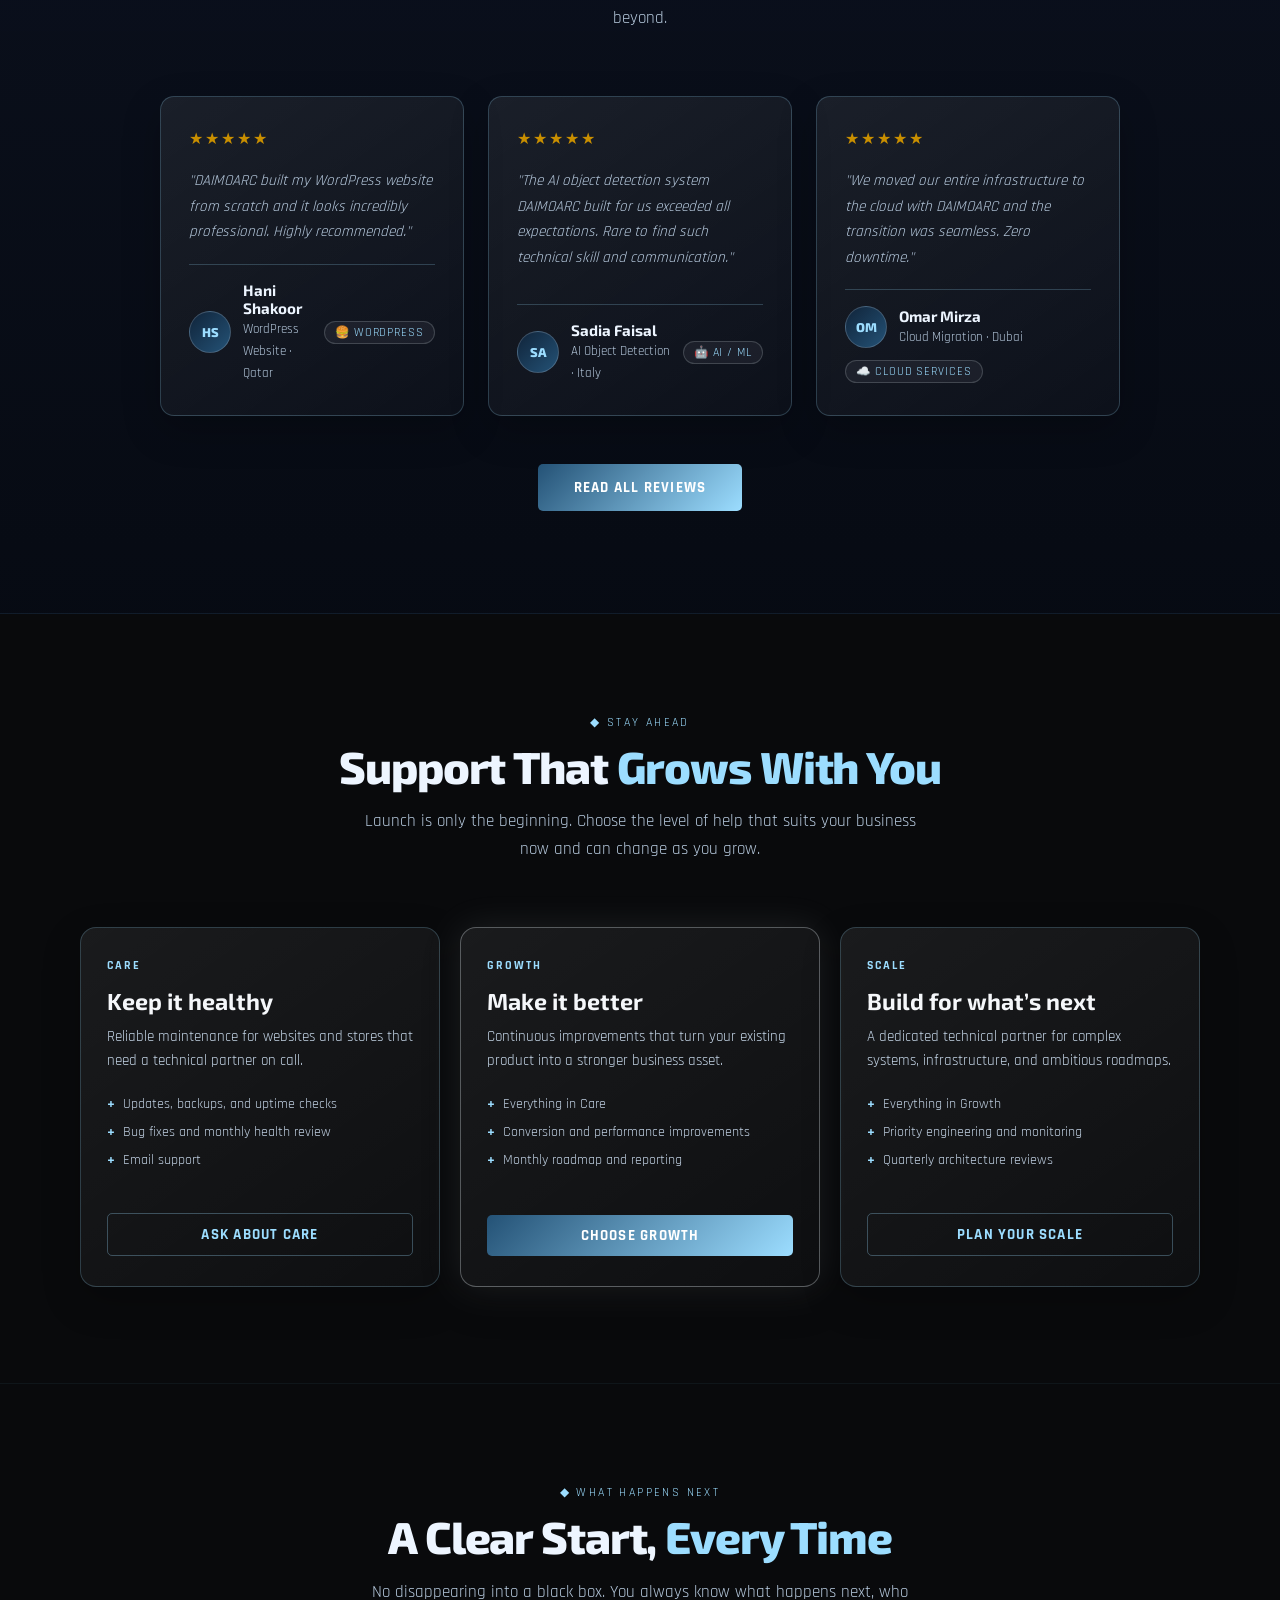
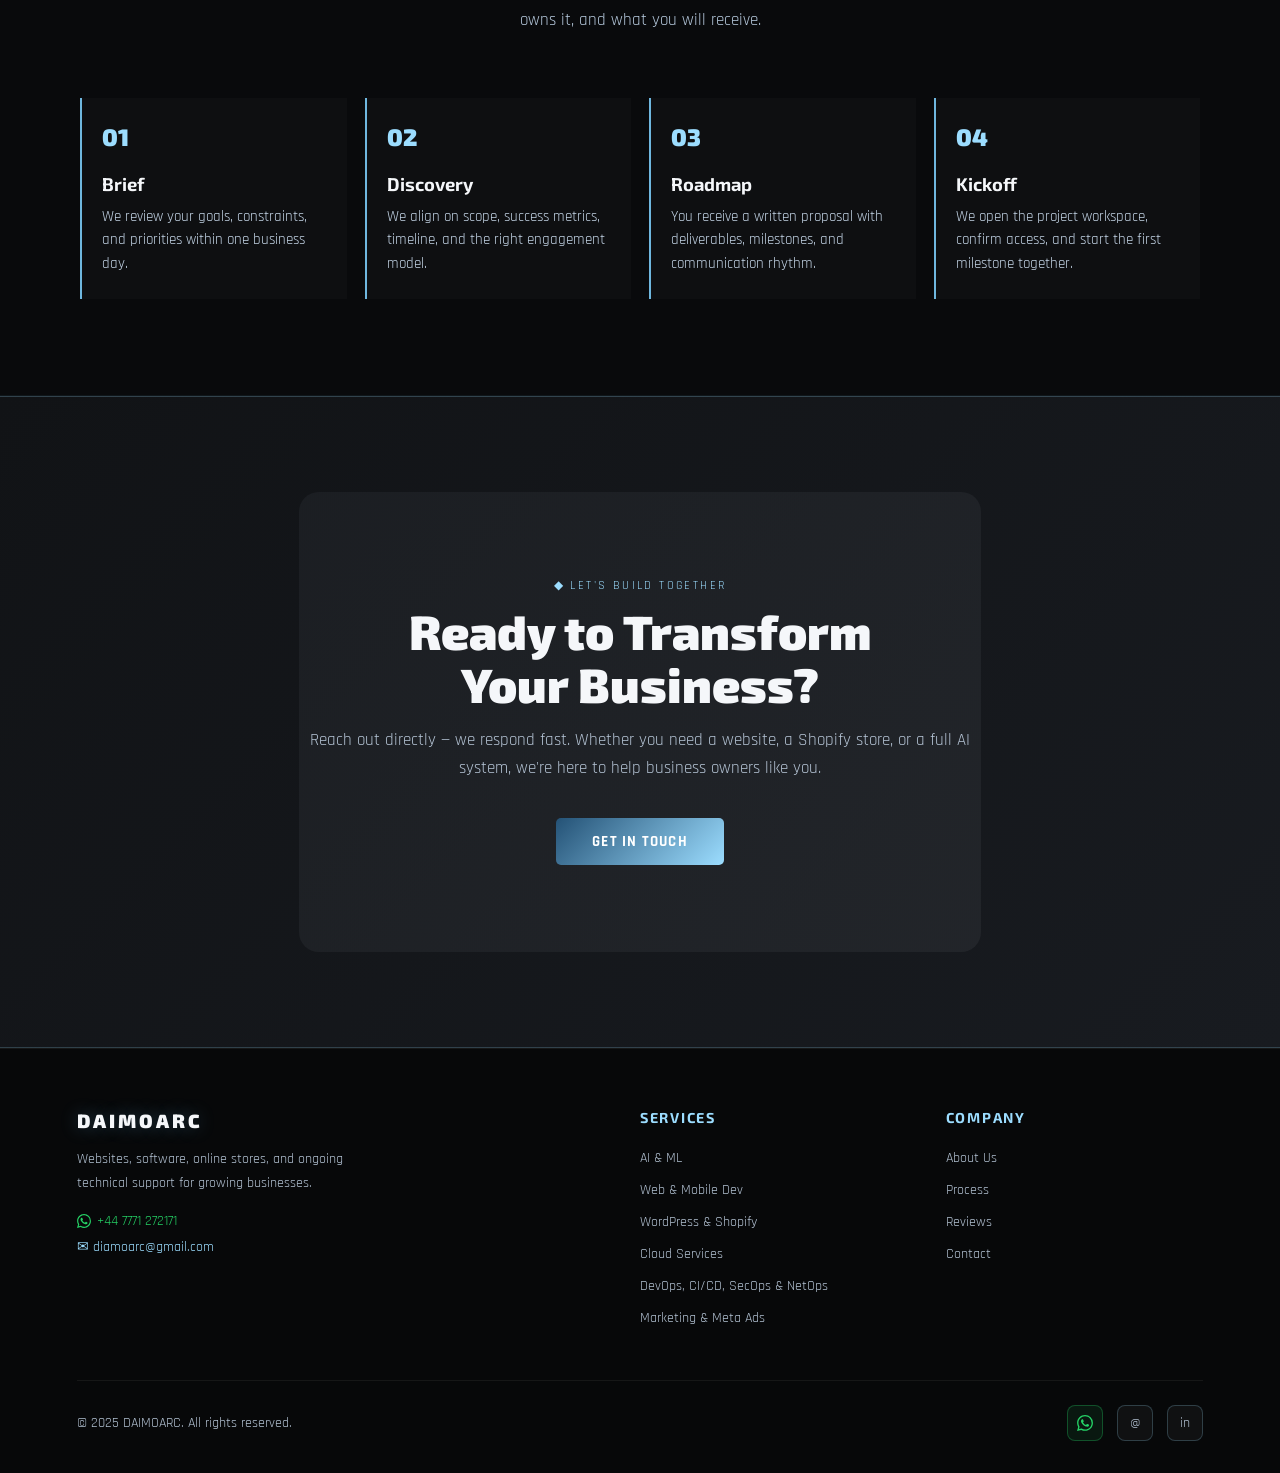
==== commit edda46da: "Improve DAIMOARC website and lead capture Refresh the site branding, copy, imagery presentation, lig" ====
--- a/index.html
+++ b/index.html
@@ -3,7 +3,7 @@
 <head>
   <meta charset="UTF-8" />
   <meta name="viewport" content="width=device-width, initial-scale=1.0"/>
-  <title>DAIMOARC | AI-Driven Technology Partner</title>
+  <title>DAIMOARC | Websites, Software &amp; Support</title>
   <link rel="preconnect" href="https://fonts.googleapis.com">
   <link href="https://fonts.googleapis.com/css2?family=Exo+2:wght@300;400;600;700;900&family=Rajdhani:wght@400;500;600;700&display=swap" rel="stylesheet">
   <link rel="stylesheet" href="styles.css">
@@ -42,12 +42,12 @@
   <div class="hero-orb hero-orb-1"></div>
   <div class="hero-orb hero-orb-2"></div>
 
-  <div class="hero-badge"><span class="hero-badge-dot"></span>AI-Driven Technology Partner</div>
+  <div class="hero-badge"><span class="hero-badge-dot"></span>Technology for growing businesses</div>
 
   <h1 class="hero-title">Build Smarter.<br>Deploy Faster.<br>Scale Further.</h1>
 
   <p class="hero-sub">
-    DAIMOARC delivers end-to-end AI systems, web and mobile development, cloud infrastructure, and enterprise-grade DevOps — engineered for businesses that demand excellence.
+    DAIMOARC helps businesses build, improve, and look after the software they rely on — from websites and online stores to cloud systems and automation.
   </p>
 
   <div class="hero-actions">
@@ -68,7 +68,7 @@
   <div class="section-header reveal">
     <span class="section-tag">&#9670; What We Do</span>
     <h2 class="section-title">Our <span>Core Services</span></h2>
-    <p class="section-sub">Requirement engineering, product builds, AI, web &amp; mobile, cloud, DevOps, and marketing — eight disciplines, one accountable team.</p>
+    <p class="section-sub">From a first website to a system your whole team depends on, we bring the right people together and stay involved from start to finish.</p>
   </div>
 
   <div class="services-grid teaser-grid-narrow">
@@ -97,7 +97,7 @@
     <div>
       <span class="section-tag reveal">&#9670; Why DAIMOARC</span>
       <h2 class="section-title reveal">Where <span>Precision</span><br>Meets Performance</h2>
-      <p class="section-sub reveal">We don't just build software — we architect digital ecosystems built specifically for business owners, with AI-native architecture and ops-driven delivery baked in from day one.</p>
+      <p class="section-sub reveal">We build practical digital tools around the way your business actually works, then stay available to help you get more from them.</p>
 
       <ul class="features-list">
         <li class="feature-item reveal">
@@ -147,29 +147,29 @@
   <div class="section-header reveal">
     <span class="section-tag">&#9670; How We Work</span>
     <h2 class="section-title">Our <span>Delivery Process</span></h2>
-    <p class="section-sub">A structured, agile methodology that keeps projects on time, on budget, and on point.</p>
+    <p class="section-sub">A straightforward way of working that keeps the work moving and keeps you informed.</p>
   </div>
 
   <div class="process-steps">
     <div class="process-step reveal">
       <div class="step-num">01</div>
       <div class="step-title">Discovery</div>
-      <div class="step-desc">Deep-dive into your goals, constraints, and technical landscape to define a precise scope.</div>
+      <div class="step-desc">We talk through what you need, what is getting in the way, and what a good result looks like.</div>
     </div>
     <div class="process-step reveal">
       <div class="step-num">02</div>
-      <div class="step-title">Architect</div>
-      <div class="step-desc">Design a robust solution blueprint — stack, infrastructure, integrations, and data flows.</div>
+      <div class="step-title">Plan</div>
+      <div class="step-desc">We agree on the approach, the priorities, and the milestones before the build begins.</div>
     </div>
     <div class="process-step reveal">
       <div class="step-num">03</div>
       <div class="step-title">Build & Test</div>
-      <div class="step-desc">Agile sprints with continuous integration, automated testing, and transparent progress reporting.</div>
+      <div class="step-desc">You see regular progress while we build, test, and make adjustments together.</div>
     </div>
     <div class="process-step reveal">
       <div class="step-num">04</div>
-      <div class="step-title">Deploy & Operate</div>
-      <div class="step-desc">Zero-downtime deployments, monitoring, alerting, and ongoing optimization post-launch.</div>
+      <div class="step-title">Launch & Support</div>
+      <div class="step-desc">We launch carefully, help you get comfortable, and stay around when you need a hand.</div>
     </div>
   </div>
 </section>
@@ -228,6 +228,53 @@
   </div>
 </section>
 
+<!-- ─── SUPPORT PACKAGES ─── -->
+<section id="support">
+  <div class="section-header reveal">
+    <span class="section-tag">&#9670; Stay Ahead</span>
+    <h2 class="section-title">Support That <span>Grows With You</span></h2>
+    <p class="section-sub">Launch is only the beginning. Choose the level of help that suits your business now and can change as you grow.</p>
+  </div>
+  <div class="support-grid">
+    <article class="support-card reveal">
+      <span class="support-label">Care</span>
+      <h3>Keep it healthy</h3>
+      <p>Reliable maintenance for websites and stores that need a technical partner on call.</p>
+      <ul><li>Updates, backups, and uptime checks</li><li>Bug fixes and monthly health review</li><li>Email support</li></ul>
+      <a href="contact.html" class="btn-outline">Ask About Care</a>
+    </article>
+    <article class="support-card support-card--featured reveal">
+      <span class="support-label">Growth</span>
+      <h3>Make it better</h3>
+      <p>Continuous improvements that turn your existing product into a stronger business asset.</p>
+      <ul><li>Everything in Care</li><li>Conversion and performance improvements</li><li>Monthly roadmap and reporting</li></ul>
+      <a href="contact.html" class="btn-primary">Choose Growth</a>
+    </article>
+    <article class="support-card reveal">
+      <span class="support-label">Scale</span>
+      <h3>Build for what’s next</h3>
+      <p>A dedicated technical partner for complex systems, infrastructure, and ambitious roadmaps.</p>
+      <ul><li>Everything in Growth</li><li>Priority engineering and monitoring</li><li>Quarterly architecture reviews</li></ul>
+      <a href="contact.html" class="btn-outline">Plan Your Scale</a>
+    </article>
+  </div>
+</section>
+
+<!-- ─── CLIENT ONBOARDING ─── -->
+<section id="onboarding">
+  <div class="section-header reveal">
+    <span class="section-tag">&#9670; What Happens Next</span>
+    <h2 class="section-title">A Clear Start, <span>Every Time</span></h2>
+    <p class="section-sub">No disappearing into a black box. You always know what happens next, who owns it, and what you will receive.</p>
+  </div>
+  <div class="onboarding-grid">
+    <div class="onboarding-step reveal"><span>01</span><h3>Brief</h3><p>We review your goals, constraints, and priorities within one business day.</p></div>
+    <div class="onboarding-step reveal"><span>02</span><h3>Discovery</h3><p>We align on scope, success metrics, timeline, and the right engagement model.</p></div>
+    <div class="onboarding-step reveal"><span>03</span><h3>Roadmap</h3><p>You receive a written proposal with deliverables, milestones, and communication rhythm.</p></div>
+    <div class="onboarding-step reveal"><span>04</span><h3>Kickoff</h3><p>We open the project workspace, confirm access, and start the first milestone together.</p></div>
+  </div>
+</section>
+
 <!-- ─── CTA TEASER ─── -->
 <section id="cta">
   <div class="cta-box">
@@ -245,13 +292,13 @@
       <a class="nav-logo" href="index.html">
         <img src="Logo.png" alt="DAIMOARC" style="height:52px;width:auto;object-fit:contain;" />
       </a>
-      <p>AI-driven solutions for business owners. Web & mobile, WordPress &amp; Shopify development, cloud services. DevOps, SecOps, MLOps, and NetOps specialists.</p>
+      <p>Websites, software, online stores, and ongoing technical support for growing businesses.</p>
       <div style="margin-top:16px;display:flex;flex-direction:column;gap:8px;">
-        <a href="https://wa.me/923173058669" target="_blank" rel="noopener" style="color:#25d366;font-size:.88rem;text-decoration:none;display:flex;align-items:center;gap:6px;">
+        <a href="https://wa.me/447771272171" target="_blank" rel="noopener" style="color:#25d366;font-size:.88rem;text-decoration:none;display:flex;align-items:center;gap:6px;">
           <svg viewBox="0 0 24 24" fill="currentColor" width="14" height="14"><path d="M17.472 14.382c-.297-.149-1.758-.867-2.03-.967-.273-.099-.471-.148-.67.15-.197.297-.767.966-.94 1.164-.173.199-.347.223-.644.075-.297-.15-1.255-.463-2.39-1.475-.883-.788-1.48-1.761-1.653-2.059-.173-.297-.018-.458.13-.606.134-.133.298-.347.446-.52.149-.174.198-.298.298-.497.099-.198.05-.371-.025-.52-.075-.149-.669-1.612-.916-2.207-.242-.579-.487-.5-.669-.51-.173-.008-.371-.01-.57-.01-.198 0-.52.074-.792.372-.272.297-1.04 1.016-1.04 2.479 0 1.462 1.065 2.875 1.213 3.074.149.198 2.096 3.2 5.077 4.487.709.306 1.262.489 1.694.625.712.227 1.36.195 1.871.118.571-.085 1.758-.719 2.006-1.413.248-.694.248-1.289.173-1.413-.074-.124-.272-.198-.57-.347m-5.421 7.403h-.004a9.87 9.87 0 01-5.031-1.378l-.361-.214-3.741.982.998-3.648-.235-.374a9.86 9.86 0 01-1.51-5.26c.001-5.45 4.436-9.884 9.888-9.884 2.64 0 5.122 1.03 6.988 2.898a9.825 9.825 0 012.893 6.994c-.003 5.45-4.437 9.884-9.885 9.884m8.413-18.297A11.815 11.815 0 0012.05 0C5.495 0 .16 5.335.157 11.892c0 2.096.547 4.142 1.588 5.945L.057 24l6.305-1.654a11.882 11.882 0 005.683 1.448h.005c6.554 0 11.89-5.335 11.893-11.893a11.821 11.821 0 00-3.48-8.413z"/></svg>
-          0317 3058669
+          +44 7771 272171
         </a>
-        <a href="mailto:daimoarc@gmail.com" style="color:var(--cyan);font-size:.88rem;text-decoration:none;">&#9993; daimoarc@gmail.com</a>
+        <a href="mailto:diamoarc@gmail.com" style="color:var(--cyan);font-size:.88rem;text-decoration:none;">&#9993; diamoarc@gmail.com</a>
       </div>
     </div>
     <div class="footer-col">
@@ -279,10 +326,10 @@
   <div class="footer-bottom">
     <p>© 2025 DAIMOARC. All rights reserved.</p>
     <div class="socials">
-      <a href="https://wa.me/923173058669" target="_blank" rel="noopener" class="social-link" title="WhatsApp" style="background:rgba(37,211,102,0.08);border-color:rgba(37,211,102,0.3);color:#25d366;">
+      <a href="https://wa.me/447771272171" target="_blank" rel="noopener" class="social-link" title="WhatsApp" style="background:rgba(37,211,102,0.08);border-color:rgba(37,211,102,0.3);color:#25d366;">
         <svg viewBox="0 0 24 24" fill="currentColor" width="16" height="16"><path d="M17.472 14.382c-.297-.149-1.758-.867-2.03-.967-.273-.099-.471-.148-.67.15-.197.297-.767.966-.94 1.164-.173.199-.347.223-.644.075-.297-.15-1.255-.463-2.39-1.475-.883-.788-1.48-1.761-1.653-2.059-.173-.297-.018-.458.13-.606.134-.133.298-.347.446-.52.149-.174.198-.298.298-.497.099-.198.05-.371-.025-.52-.075-.149-.669-1.612-.916-2.207-.242-.579-.487-.5-.669-.51-.173-.008-.371-.01-.57-.01-.198 0-.52.074-.792.372-.272.297-1.04 1.016-1.04 2.479 0 1.462 1.065 2.875 1.213 3.074.149.198 2.096 3.2 5.077 4.487.709.306 1.262.489 1.694.625.712.227 1.36.195 1.871.118.571-.085 1.758-.719 2.006-1.413.248-.694.248-1.289.173-1.413-.074-.124-.272-.198-.57-.347m-5.421 7.403h-.004a9.87 9.87 0 01-5.031-1.378l-.361-.214-3.741.982.998-3.648-.235-.374a9.86 9.86 0 01-1.51-5.26c.001-5.45 4.436-9.884 9.888-9.884 2.64 0 5.122 1.03 6.988 2.898a9.825 9.825 0 012.893 6.994c-.003 5.45-4.437 9.884-9.885 9.884m8.413-18.297A11.815 11.815 0 0012.05 0C5.495 0 .16 5.335.157 11.892c0 2.096.547 4.142 1.588 5.945L.057 24l6.305-1.654a11.882 11.882 0 005.683 1.448h.005c6.554 0 11.89-5.335 11.893-11.893a11.821 11.821 0 00-3.48-8.413z"/></svg>
       </a>
-      <a href="mailto:daimoarc@gmail.com" class="social-link" title="Email">@</a>
+      <a href="mailto:      diamoarc@gmail.com" class="social-link" title="Email">@</a>
       <a href="#" class="social-link" title="LinkedIn">in</a>
     </div>
   </div>
@@ -290,7 +337,7 @@
 
 <script src="script.js"></script>
 <!-- ─── FLOATING WHATSAPP ─── -->
-<a href="https://wa.me/923173058669" target="_blank" rel="noopener" class="wa-float" aria-label="Chat on WhatsApp">
+<a href="https://wa.me/447771272171" target="_blank" rel="noopener" class="wa-float" aria-label="Chat on WhatsApp">
   <div class="wa-float-tooltip">Chat on WhatsApp</div>
   <svg viewBox="0 0 24 24" fill="currentColor" width="28" height="28" xmlns="http://www.w3.org/2000/svg">
     <path d="M17.472 14.382c-.297-.149-1.758-.867-2.03-.967-.273-.099-.471-.148-.67.15-.197.297-.767.966-.94 1.164-.173.199-.347.223-.644.075-.297-.15-1.255-.463-2.39-1.475-.883-.788-1.48-1.761-1.653-2.059-.173-.297-.018-.458.13-.606.134-.133.298-.347.446-.52.149-.174.198-.298.298-.497.099-.198.05-.371-.025-.52-.075-.149-.669-1.612-.916-2.207-.242-.579-.487-.5-.669-.51-.173-.008-.371-.01-.57-.01-.198 0-.52.074-.792.372-.272.297-1.04 1.016-1.04 2.479 0 1.462 1.065 2.875 1.213 3.074.149.198 2.096 3.2 5.077 4.487.709.306 1.262.489 1.694.625.712.227 1.36.195 1.871.118.571-.085 1.758-.719 2.006-1.413.248-.694.248-1.289.173-1.413-.074-.124-.272-.198-.57-.347m-5.421 7.403h-.004a9.87 9.87 0 01-5.031-1.378l-.361-.214-3.741.982.998-3.648-.235-.374a9.86 9.86 0 01-1.51-5.26c.001-5.45 4.436-9.884 9.888-9.884 2.64 0 5.122 1.03 6.988 2.898a9.825 9.825 0 012.893 6.994c-.003 5.45-4.437 9.884-9.885 9.884m8.413-18.297A11.815 11.815 0 0012.05 0C5.495 0 .16 5.335.157 11.892c0 2.096.547 4.142 1.588 5.945L.057 24l6.305-1.654a11.882 11.882 0 005.683 1.448h.005c6.554 0 11.89-5.335 11.893-11.893a11.821 11.821 0 00-3.48-8.413z"/>
--- a/styles.css
+++ b/styles.css
@@ -1,29 +1,29 @@
 :root {
-  --navy:    #0a0e1a;
-  --deep:    #0d1422;
-  --blue1:   #1a3a6b;
-  --blue2:   #1e5bbd;
-  --cyan:    #00c8e8;
-  --teal:    #00e5c3;
-  --white:   #f0f4ff;
-  --muted:   #7a8aaa;
+  --navy:    #090a0c;
+  --deep:    #111316;
+  --blue1:   #10243a;
+  --blue2:   #245276;
+  --cyan:    #9cddff;
+  --teal:    #6fb7df;
+  --white:   #f5f7fa;
+  --muted:   #b4c3d4;
   --card-bg: rgba(255,255,255,0.04);
-  --border:  rgba(0,200,232,0.15);
-  --glow:    rgba(0,200,232,0.25);
+  --border:  rgba(156,221,255,0.22);
+  --glow:    rgba(105,190,240,0.22);
 
   /* Light-mode tokens used by the main content sections (hero through reviews) */
-  --bg-light:      #eef3fb;
-  --bg-light-alt:  #e2eaf7;
-  --text-dark:     #0e1726;
-  --muted-dark:    #55627a;
-  --accent:        #0a6ebd;
-  --accent-deep:   #084d85;
-  --teal-deep:     #009488;
-  --card-bg-light: #ffffff;
-  --border-light:  rgba(10,30,60,0.09);
-  --shadow-light:       0 8px 28px rgba(10,30,60,0.07);
-  --shadow-light-hover: 0 14px 40px rgba(10,110,189,0.15);
-  --shadow-dark-hover:  0 20px 50px rgba(5,10,25,0.4), 0 0 34px rgba(0,200,232,0.18);
+  --bg-light:      #090a0c;
+  --bg-light-alt:  #111316;
+  --text-dark:     #edf5ff;
+  --muted-dark:    #b6c9dd;
+  --accent:        #9cddff;
+  --accent-deep:   #6fb7df;
+  --teal-deep:     #4e91ba;
+  --card-bg-light: rgba(255,255,255,0.045);
+  --border-light:  rgba(156,221,255,0.22);
+  --shadow-light:       0 14px 38px rgba(0,0,0,0.22);
+  --shadow-light-hover: 0 18px 46px rgba(105,190,240,0.18);
+  --shadow-dark-hover:  0 20px 50px rgba(0,0,0,0.4), 0 0 34px rgba(105,190,240,0.16);
 }
 
 *, *::before, *::after { margin:0; padding:0; box-sizing:border-box; }
@@ -43,9 +43,9 @@
   content:'';
   position:fixed; inset:-10%; z-index:0;
   background:
-    radial-gradient(640px circle at 18% 20%, rgba(30,91,189,0.20), transparent 62%),
-    radial-gradient(560px circle at 82% 68%, rgba(0,200,232,0.15), transparent 60%),
-    radial-gradient(460px circle at 55% 8%,  rgba(0,229,195,0.13), transparent 58%);
+    radial-gradient(640px circle at 18% 20%, rgba(36,82,118,0.18), transparent 62%),
+    radial-gradient(560px circle at 82% 68%, rgba(105,190,240,0.1), transparent 60%),
+    radial-gradient(460px circle at 55% 8%,  rgba(79,145,186,0.1), transparent 58%);
   animation: auroraDrift 30s ease-in-out infinite alternate;
   pointer-events:none;
 }
@@ -57,7 +57,7 @@
 body::after {
   content:'';
   position:fixed; inset:0; z-index:0;
-  background-image: radial-gradient(rgba(10,40,80,0.16) 1.3px, transparent 1.3px);
+  background-image: radial-gradient(rgba(156,221,255,0.14) 1.2px, transparent 1.2px);
   background-size: 30px 30px;
   opacity:.5;
   pointer-events:none;
@@ -84,6 +84,17 @@
   display:flex; align-items:center;
   text-decoration:none;
 }
+.nav-logo img { display:none !important; }
+.nav-logo::before {
+  content:'DAIMOARC';
+  color:var(--white);
+  font-family:'Exo 2',sans-serif;
+  font-size:1.05rem;
+  font-weight:900;
+  letter-spacing:.16em;
+  text-shadow:0 0 18px rgba(105,190,240,.3);
+}
+.footer-brand .nav-logo::before { font-size:1.2rem; }
 .nav-logo span { color: var(--cyan); }
 .nav-logo-icon { display:none; }
 .nav-links { display:flex; gap:32px; list-style:none; }
@@ -122,17 +133,17 @@
 }
 .hero-orb-1 {
   width:600px; height:600px;
-  background: radial-gradient(circle, rgba(30,91,189,0.18), transparent 70%);
+  background: radial-gradient(circle, rgba(130,140,155,0.14), transparent 70%);
   top:-150px; left:-100px;
 }
 .hero-orb-2 {
   width:500px; height:500px;
-  background: radial-gradient(circle, rgba(0,200,232,0.12), transparent 70%);
+  background: radial-gradient(circle, rgba(216,222,230,0.08), transparent 70%);
   bottom:-100px; right:-80px;
 }
 .hero-badge {
   display:inline-flex; align-items:center; gap:8px;
-  background: rgba(10,110,189,0.07); border: 1px solid rgba(10,110,189,0.35);
+  background: rgba(105,190,240,0.08); border: 1px solid rgba(156,221,255,0.3);
   border-radius:40px; padding:7px 18px; margin-bottom:28px;
   font-size:.8rem; letter-spacing:.15em; text-transform:uppercase; color:var(--accent);
   animation: fadeUp .8s ease both;
@@ -144,7 +155,7 @@
   font-family:'Exo 2',sans-serif; font-weight:900;
   font-size: clamp(2.8rem, 7vw, 5.5rem);
   line-height:1.05; letter-spacing:-.01em;
-  background: linear-gradient(135deg, var(--text-dark) 0%, var(--accent) 60%, var(--teal-deep) 100%);
+  background: linear-gradient(135deg, #ffffff 0%, var(--accent) 55%, var(--teal-deep) 100%);
   -webkit-background-clip: text; -webkit-text-fill-color: transparent;
   background-clip:text;
   animation: fadeUp .9s .15s ease both;
@@ -173,10 +184,10 @@
   transition: left .6s ease;
 }
 .btn-primary:hover::after { left:130%; }
-.btn-primary:hover { filter:brightness(1.14); box-shadow: 0 0 32px rgba(0,200,232,0.45); transform:translateY(-2px); }
+.btn-primary:hover { filter:brightness(1.14); box-shadow: 0 0 32px rgba(105,190,240,0.35); transform:translateY(-2px); }
 .btn-outline {
   padding:13px 36px; border-radius:5px;
-  border: 1px solid rgba(10,110,189,0.4);
+  border: 1px solid rgba(156,221,255,0.3);
   color:var(--accent); background:transparent;
   font-weight:700; font-size:.95rem; letter-spacing:.08em;
   text-transform:uppercase; text-decoration:none;
@@ -185,12 +196,12 @@
 }
 .btn-outline::before {
   content:''; position:absolute; inset:0; z-index:-1;
-  background: rgba(10,110,189,0.12);
+  background: rgba(105,190,240,0.1);
   transform: scaleX(0); transform-origin:left;
   transition: transform .35s ease;
 }
 .btn-outline:hover::before { transform:scaleX(1); }
-.btn-outline:hover { border-color: var(--accent-deep); color: var(--accent-deep); box-shadow: 0 0 18px rgba(10,110,189,0.2); }
+.btn-outline:hover { border-color: var(--accent-deep); color:var(--accent-deep); box-shadow: 0 0 18px rgba(105,190,240,0.22); }
 
 /* ─── CARD HOVER ACCENT (dark fill + shine sweep + targeting reticle) ─── */
 .review-card, .feature-item, .usecase-card {
@@ -200,12 +211,12 @@
 .review-card:hover, .feature-item:hover, .usecase-card:hover {
   --reticle-color: var(--cyan);
   background: linear-gradient(160deg, var(--deep) 0%, #0d1830 55%, var(--navy) 100%);
-  border-color: rgba(0,200,232,0.35);
+  border-color: rgba(156,221,255,0.32);
   box-shadow: var(--shadow-dark-hover);
 }
 .review-card::before, .feature-item::before, .usecase-card::before {
   content:''; position:absolute; top:0; left:-75%; width:50%; height:100%; z-index:0;
-  background: linear-gradient(115deg, transparent, rgba(0,200,232,0.22), transparent);
+  background: linear-gradient(115deg, transparent, rgba(105,190,240,0.2), transparent);
   transform: skewX(-20deg);
   transition: left .7s ease;
   pointer-events:none;
@@ -237,7 +248,7 @@
 .review-card:hover .review-text,
 .review-card:hover .review-info span { color: var(--muted); }
 .review-card:hover .review-badge {
-  background: rgba(0,200,232,0.12); border-color: rgba(0,200,232,0.3); color: var(--cyan);
+  background: rgba(216,222,230,0.1); border-color: rgba(216,222,230,0.25); color: var(--cyan);
 }
 .review-card:hover .review-author { border-top-color: rgba(255,255,255,0.12); }
 .usecase-card:hover .usecase-title { color: var(--white); }
@@ -250,10 +261,10 @@
 .stat { text-align:center; }
 .stat-num {
   font-family:'Exo 2',sans-serif; font-weight:800; font-size:2.2rem;
-  background: linear-gradient(90deg, var(--accent), var(--teal-deep));
-  -webkit-background-clip:text; -webkit-text-fill-color:transparent; background-clip:text;
-}
-.stat-label { font-size:.8rem; letter-spacing:.15em; text-transform:uppercase; color:var(--muted-dark); margin-top:4px; }
+  color:var(--accent);
+  -webkit-text-fill-color:var(--accent);
+}
+.stat-label { font-size:.8rem; letter-spacing:.15em; text-transform:uppercase; color:#d7e7f5; margin-top:4px; }
 
 /* ─── SECTIONS ─── */
 section { position:relative; z-index:1; padding:96px 6%; }
@@ -281,12 +292,25 @@
 /* Image-style service tiles (each image is a self-contained card with its own title) */
 .svc-tile {
   position:relative; display:block; overflow:hidden;
-  border-radius:14px; aspect-ratio: 1 / 1;
-  background-size: cover; background-position: center;
+  border-radius:14px; aspect-ratio: 655 / 705;
+  background-size: 100% 100% !important; background-position: center;
+  background-color:#0b1427;
+  background-blend-mode:screen;
   text-decoration:none; box-shadow: var(--shadow-light);
   --reticle-color: var(--cyan);
   transition: transform .35s ease, box-shadow .35s ease;
 }
+.svc-tile:nth-child(2n) { background-color:#171236; }
+.svc-tile:nth-child(3n) { background-color:#062d3a; }
+.svc-tile::before {
+  content:''; position:absolute; inset:0; z-index:1; pointer-events:none;
+  background:
+    linear-gradient(145deg, rgba(216,222,230,.1), transparent 42%),
+    linear-gradient(0deg, rgba(5,10,20,.72), transparent 55%);
+  mix-blend-mode:screen;
+  transition:opacity .35s ease;
+}
+.svc-tile:hover::before { opacity:.55; }
 .svc-tile:hover { transform:translateY(-6px); box-shadow: var(--shadow-dark-hover); }
 .svc-tile::after {
   content:''; position:absolute; inset:9px; z-index:3; pointer-events:none;
@@ -310,11 +334,15 @@
   position:absolute; top:14px; right:14px; z-index:4;
   display:inline-flex; align-items:center; gap:5px;
   padding:7px 14px; border-radius:30px;
-  background: rgba(5,10,20,0.55); border:1px solid rgba(0,200,232,0.5);
+  background: rgba(5,6,8,0.65); border:1px solid rgba(216,222,230,0.35);
   color:#fff; font-family:'Exo 2',sans-serif; font-weight:700; font-size:.7rem; letter-spacing:.06em; text-transform:uppercase;
   transition: background .3s ease, border-color .3s ease, transform .3s ease;
 }
-.svc-tile:hover .svc-tile-cta { background: rgba(0,200,232,0.32); border-color: var(--cyan); transform:translateY(-2px); }
+.svc-tile:hover .svc-tile-cta { background: rgba(216,222,230,0.18); border-color: var(--cyan); transform:translateY(-2px); }
+
+.svc-hero-bg {
+  filter:saturate(.72) contrast(1.08) brightness(.72);
+}
 
 /* ─── SERVICE DETAIL PAGES ─── */
 .svc-hero {
@@ -403,7 +431,7 @@
   background: linear-gradient(135deg, var(--blue1), var(--blue2));
   border: 2px solid var(--cyan);
   display:flex; align-items:center; justify-content:center; font-size:1.4rem;
-  box-shadow: 0 0 20px rgba(0,200,232,0.25);
+  box-shadow: 0 0 20px rgba(216,222,230,0.16);
   position:relative; z-index:1;
   transition: transform .3s ease;
 }
@@ -419,7 +447,7 @@
   font-size:.85rem; font-weight:600; color:var(--muted-dark);
   transition: transform .25s ease, border-color .25s ease, color .25s ease;
 }
-.pill:hover { transform:translateY(-3px); border-color:rgba(10,110,189,.4); color:var(--accent); }
+.pill:hover { transform:translateY(-3px); border-color:rgba(216,222,230,.3); color:var(--accent); }
 .pill--check { color:var(--text-dark); }
 .pill--check::before { content:'\2713  '; color:#1a9c6b; font-weight:800; }
 
@@ -437,8 +465,8 @@
 .capability-icon {
   width:50px; height:50px; border-radius:12px; margin-bottom:16px;
   display:flex; align-items:center; justify-content:center; font-size:1.4rem;
-  background: linear-gradient(135deg, rgba(30,91,189,0.14), rgba(0,200,232,0.14));
-  border:1px solid rgba(10,110,189,0.22);
+  background: linear-gradient(135deg, rgba(130,140,155,0.1), rgba(216,222,230,0.08));
+  border:1px solid rgba(216,222,230,0.16);
   transition: transform .3s ease;
 }
 .capability-card:hover .capability-icon { transform: scale(1.1) rotate(-6deg); }
@@ -457,17 +485,17 @@
 .mini-flow { display:flex; gap:20px; justify-content:center; flex-wrap:wrap; }
 .mini-flow-card {
   flex:1; min-width:200px; max-width:260px;
-  background: rgba(255,255,255,0.05); border:1px solid rgba(0,200,232,0.2);
+  background: rgba(255,255,255,0.05); border:1px solid rgba(216,222,230,0.16);
   border-radius:14px; padding:24px 20px; text-align:center;
   transition: transform .3s ease, border-color .3s ease;
 }
-.mini-flow-card:hover { transform:translateY(-5px); border-color:rgba(0,200,232,0.5); }
+.mini-flow-card:hover { transform:translateY(-5px); border-color:rgba(216,222,230,0.35); }
 .mini-flow-label {
   font-size:.72rem; letter-spacing:.12em; text-transform:uppercase; color:var(--cyan);
   margin-bottom:10px; font-weight:700;
 }
 .mini-flow-card h4 { font-family:'Exo 2',sans-serif; font-weight:700; font-size:1rem; color:#fff; margin-bottom:8px; }
-.mini-flow-card p { font-size:.85rem; color:rgba(240,244,255,.75); line-height:1.55; }
+.mini-flow-card p { font-size:.85rem; color:rgba(240,247,255,.9); line-height:1.55; }
 .mini-flow-arrow { display:flex; align-items:center; color:var(--cyan); font-size:1.3rem; }
 
 /* Minimal "use-case" cards (clean white grid, one card highlighted) */
@@ -482,13 +510,13 @@
   box-shadow: var(--shadow-light);
 }
 .usecase-card:hover { transform:translateY(-4px); }
-.usecase-card--featured { border:2px solid var(--accent); box-shadow: 0 0 0 3px rgba(10,110,189,.08); }
+.usecase-card--featured { border:2px solid var(--accent); box-shadow: 0 0 0 3px rgba(216,222,230,.08); }
 .usecase-title { font-family:'Exo 2',sans-serif; font-weight:700; font-size:1.02rem; color:var(--text-dark); margin-bottom:10px; line-height:1.35; }
 .usecase-desc { color:var(--muted-dark); font-size:.88rem; line-height:1.6; flex:1; }
 .usecase-arrow {
   align-self:flex-end; margin-top:16px; width:32px; height:32px; border-radius:50%;
   display:flex; align-items:center; justify-content:center;
-  color:var(--accent); font-size:1.05rem; border:1px solid rgba(10,110,189,.3);
+  color:var(--accent); font-size:1.05rem; border:1px solid rgba(216,222,230,.25);
   transition: background .3s ease, color .3s ease, transform .3s ease;
 }
 .usecase-card:hover .usecase-arrow { background:var(--accent); color:#fff; transform:translateX(3px); }
@@ -517,7 +545,7 @@
 .orbit-glow {
   position:absolute; top:50%; left:50%; width:190px; height:190px; margin:-95px;
   border-radius:50%; z-index:1;
-  background: radial-gradient(circle, rgba(0,200,232,0.28), transparent 70%);
+  background: radial-gradient(circle, rgba(216,222,230,0.16), transparent 70%);
   filter: blur(4px);
   animation: glowPulse 4s ease-in-out infinite;
 }
@@ -525,15 +553,15 @@
 
 .orbit-ping {
   position:absolute; top:50%; left:50%; width:150px; height:150px; margin:-75px;
-  border-radius:50%; border: 1.5px solid rgba(10,110,189,0.45); z-index:0;
+  border-radius:50%; border: 1.5px solid rgba(216,222,230,0.22); z-index:0;
   animation: orbitPing 3.2s cubic-bezier(0,.55,.45,1) infinite;
 }
 .orbit-ping--delay { animation-delay: 1.6s; }
 @keyframes orbitPing { 0% { transform:scale(.6); opacity:.9; } 100% { transform:scale(2.1); opacity:0; } }
 
 .orbit-ring { position:absolute; inset:0; border-radius:50%; z-index:1; animation: slowSpin linear infinite; }
-.orbit-ring--outer { border: 1.5px solid rgba(10,110,189,0.22); animation-duration:26s; }
-.orbit-ring--inner { inset:40px; border: 1.5px dashed rgba(0,148,136,0.35); animation-duration:18s; animation-direction:reverse; }
+.orbit-ring--outer { border: 1.5px solid rgba(216,222,230,0.16); animation-duration:26s; }
+.orbit-ring--inner { inset:40px; border: 1.5px dashed rgba(174,183,194,0.25); animation-duration:18s; animation-direction:reverse; }
 @keyframes slowSpin { to { transform:rotate(360deg); } }
 
 .orbit-node {
@@ -558,7 +586,7 @@
   width:150px; height:150px; border-radius:50%; z-index:2;
   background: linear-gradient(145deg, var(--blue1), var(--accent-deep) 55%, var(--teal-deep));
   display:flex; align-items:center; justify-content:center; color:var(--cyan);
-  box-shadow: 0 0 55px rgba(10,110,189,0.35), inset 0 0 30px rgba(0,229,195,0.12);
+  box-shadow: 0 0 55px rgba(216,222,230,0.18), inset 0 0 30px rgba(174,183,194,0.1);
   animation: coreFloat 6s ease-in-out infinite;
 }
 @keyframes coreFloat { 0%,100% { transform:translate(-50%,-50%) scale(1); } 50% { transform:translate(-50%,-50%) scale(1.05); } }
@@ -601,7 +629,7 @@
   border: 2px solid var(--cyan);
   display:flex; align-items:center; justify-content:center;
   font-family:'Exo 2',sans-serif; font-weight:900; font-size:1.4rem; color:var(--cyan);
-  box-shadow: 0 0 20px rgba(0,200,232,0.25);
+  box-shadow: 0 0 20px rgba(216,222,230,0.16);
   position:relative; z-index:1;
 }
 .step-title { font-family:'Exo 2',sans-serif; font-weight:700; font-size:1.05rem; margin-bottom:8px; }
@@ -610,7 +638,7 @@
 /* ─── CTA ─── */
 #cta {
   text-align:center;
-  background: linear-gradient(135deg, var(--deep) 0%, #091530 100%);
+  background: linear-gradient(135deg, var(--deep) 0%, #181b20 100%);
   color: var(--white);
   border-top: 1px solid var(--border);
   border-bottom: 1px solid var(--border);
@@ -622,7 +650,7 @@
 }
 .cta-box::before {
   content:''; position:absolute; inset:-1px; border-radius:20px; z-index:0;
-  background: linear-gradient(135deg, rgba(30,91,189,0.1), rgba(0,200,232,0.1));
+  background: linear-gradient(135deg, rgba(130,140,155,0.08), rgba(216,222,230,0.06));
 }
 .cta-box > * { position:relative; z-index:1; }
 .cta-title {
@@ -644,7 +672,7 @@
 /* ─── FOOTER ─── */
 footer {
   position:relative; z-index:1;
-  background: #070b14;
+  background: #070809;
   color: var(--white);
   border-top: 1px solid rgba(255,255,255,0.06);
   padding:60px 6% 32px;
@@ -673,7 +701,7 @@
   color:var(--muted); text-decoration:none; font-size:.85rem;
   transition: color .25s, border-color .25s, background .25s;
 }
-.social-link:hover { color:var(--cyan); border-color:rgba(0,200,232,0.5); background:rgba(0,200,232,0.06); }
+.social-link:hover { color:var(--cyan); border-color:rgba(216,222,230,0.35); background:rgba(216,222,230,0.06); }
 
 /* ─── ANIMATIONS ─── */
 @keyframes fadeUp {
@@ -713,7 +741,7 @@
 .review-avatar {
   width:42px; height:42px; border-radius:50%; flex-shrink:0;
   background: linear-gradient(135deg, var(--blue1), var(--blue2));
-  border: 1px solid rgba(0,200,232,0.3);
+  border: 1px solid rgba(216,222,230,0.22);
   display:flex; align-items:center; justify-content:center;
   font-family:'Exo 2',sans-serif; font-weight:800; font-size:.8rem; color:var(--cyan);
   transition: transform .3s;
@@ -725,7 +753,7 @@
 .review-badge {
   font-size:.72rem; letter-spacing:.08em; text-transform:uppercase;
   padding:3px 10px; border-radius:20px;
-  background:rgba(10,110,189,0.08); border:1px solid rgba(10,110,189,0.25);
+  background:rgba(216,222,230,0.06); border:1px solid rgba(216,222,230,0.2);
   color:var(--accent); white-space:nowrap;
   transition: background .3s, border-color .3s, color .3s;
 }
@@ -745,14 +773,14 @@
 .contact-card:hover { transform:translateY(-3px); }
 .contact-card--wa { border-color: rgba(37,211,102,0.3); }
 .contact-card--wa:hover { box-shadow: 0 8px 32px rgba(37,211,102,0.2); border-color: rgba(37,211,102,0.6); }
-.contact-card--email { border-color: rgba(0,200,232,0.3); }
-.contact-card--email:hover { box-shadow: 0 8px 32px rgba(0,200,232,0.2); border-color: rgba(0,200,232,0.6); }
+.contact-card--email { border-color: rgba(216,222,230,0.22); }
+.contact-card--email:hover { box-shadow: 0 8px 32px rgba(216,222,230,0.14); border-color: rgba(216,222,230,0.42); }
 .contact-card-icon {
   width:52px; height:52px; border-radius:12px; flex-shrink:0;
   display:flex; align-items:center; justify-content:center;
 }
 .contact-card--wa .contact-card-icon { background: rgba(37,211,102,0.12); color: #25d366; }
-.contact-card--email .contact-card-icon { background: rgba(0,200,232,0.12); color: var(--cyan); }
+.contact-card--email .contact-card-icon { background: rgba(216,222,230,0.1); color: var(--cyan); }
 .contact-card-text { flex:1; text-align:left; }
 .contact-card-label {
   display:block; font-size:.75rem; letter-spacing:.15em; text-transform:uppercase;
@@ -771,16 +799,21 @@
   padding:28px; border:1px solid var(--border);
   border-radius:14px; background:rgba(255,255,255,0.04);
 }
+.lead-form-heading { margin-bottom:2px; }
+.lead-form-heading h3 {
+  font-family:'Exo 2',sans-serif; font-size:1.45rem; color:var(--white); margin:4px 0 6px;
+}
+.lead-form-heading p { color:var(--muted); font-size:.9rem; margin:0; }
 .lead-form-grid {
   display:grid; grid-template-columns:repeat(2, minmax(0, 1fr)); gap:18px;
 }
 .lead-form label {
   display:flex; flex-direction:column; gap:7px;
-  color:var(--muted); font-size:.78rem; letter-spacing:.08em;
+  color:#c8d9eb; font-size:.78rem; letter-spacing:.08em;
   text-transform:uppercase; font-weight:600;
 }
 .lead-form input, .lead-form select, .lead-form textarea {
-  width:100%; border:1px solid rgba(0,200,232,0.2);
+  width:100%; border:1px solid rgba(216,222,230,0.16);
   border-radius:6px; padding:11px 13px;
   background:rgba(7,11,20,0.7); color:var(--white);
   font:inherit; font-size:.95rem; letter-spacing:normal;
@@ -789,10 +822,27 @@
 .lead-form input:focus, .lead-form select:focus, .lead-form textarea:focus {
   outline:2px solid var(--cyan); outline-offset:1px;
 }
+.lead-form input::placeholder, .lead-form textarea::placeholder { color:rgba(145,164,189,.7); }
+.lead-form-consent {
+  flex-direction:row !important; align-items:center; gap:9px !important;
+  color:var(--muted) !important; text-transform:none !important; letter-spacing:normal !important;
+  font-size:.82rem !important; font-weight:400 !important;
+}
+.lead-form-consent input { width:16px; height:16px; accent-color:var(--cyan); }
+.lead-form-trap {
+  position:absolute !important; width:1px; height:1px; overflow:hidden;
+  clip:rect(0 0 0 0); clip-path:inset(50%); white-space:nowrap;
+}
 .lead-form select option { color:var(--text-dark); }
 .lead-form button { align-self:flex-start; border:0; cursor:pointer; }
+.lead-form button span { margin-left:8px; }
 .lead-form button:disabled { opacity:.6; cursor:wait; }
-.form-status { min-height:1.3em; color:var(--cyan); font-size:.9rem; }
+.form-status { min-height:1.3em; color:var(--cyan); font-size:.9rem; line-height:1.5; }
+.form-status strong { color:var(--white); }
+.form-status.is-error { color:#ff9b9b; }
+.form-fallback { display:none; color:var(--accent); font-size:.85rem; text-decoration:none; }
+.form-fallback.is-visible { display:inline-block; }
+.form-fallback:hover { text-decoration:underline; }
 
 /* ─── FLOATING WHATSAPP ─── */
 .wa-float {
@@ -889,6 +939,9 @@
   .mini-flow-arrow { display:none; }
 
   .reviews-grid { grid-template-columns:1fr; }
+  .support-grid { grid-template-columns:1fr; max-width:540px; }
+  .support-card--featured { transform:none; }
+  .onboarding-grid { grid-template-columns:1fr 1fr; }
 
   .contact-cards { max-width:100%; }
 
@@ -919,6 +972,7 @@
   .feature-item { padding:14px; }
 
   .process-steps { grid-template-columns:1fr; gap:28px; }
+  .onboarding-grid { grid-template-columns:1fr; }
   .diagram-steps { grid-template-columns:1fr; gap:22px; }
   .capability-grid { grid-template-columns:1fr; }
   .usecase-grid { grid-template-columns:1fr; }
@@ -978,3 +1032,73 @@
   background: linear-gradient(135deg, var(--blue1), var(--blue2)); color:var(--cyan);
 }
 .process-flow-arrow { color:var(--accent); font-size:1.1rem; }
+
+/* ─── SUPPORT PACKAGES + ONBOARDING ─── */
+.support-grid {
+  display:grid; grid-template-columns:repeat(3, 1fr); gap:20px; max-width:1120px; margin:0 auto;
+}
+.support-card {
+  display:flex; flex-direction:column; align-items:flex-start; padding:30px 26px;
+  min-height:360px; border:1px solid var(--border-light); border-radius:16px;
+  background:linear-gradient(145deg, rgba(255,255,255,.07), rgba(255,255,255,.025));
+  box-shadow:var(--shadow-light);
+}
+.support-card--featured {
+  border-color:rgba(216,222,230,.35);
+  box-shadow:0 0 36px rgba(216,222,230,.1), var(--shadow-light);
+  transform:translateY(-8px);
+}
+.support-label {
+  color:var(--accent); font-size:.72rem; font-weight:700; letter-spacing:.18em;
+  text-transform:uppercase; margin-bottom:14px;
+}
+.support-card h3, .onboarding-step h3 {
+  font-family:'Exo 2',sans-serif; font-size:1.45rem; color:var(--white); margin-bottom:10px;
+}
+.support-card p, .onboarding-step p { color:#c5d6e8; line-height:1.6; font-size:.92rem; }
+.support-card ul {
+  list-style:none; display:flex; flex-direction:column; gap:10px; margin:22px 0 26px;
+}
+.support-card li { color:#c0d0e2; font-size:.86rem; }
+.support-card li::before { content:'+'; color:var(--accent); font-weight:700; margin-right:8px; }
+.support-card .btn-primary, .support-card .btn-outline { margin-top:auto; width:100%; text-align:center; padding:11px 18px; }
+.onboarding-grid {
+  display:grid; grid-template-columns:repeat(4, 1fr); gap:18px; max-width:1120px; margin:0 auto;
+}
+.onboarding-step {
+  padding:24px 20px; border-left:2px solid var(--accent-deep);
+  background:rgba(255,255,255,.025);
+}
+.onboarding-step span {
+  display:block; color:var(--accent); font-family:'Exo 2',sans-serif; font-weight:900;
+  font-size:1.5rem; margin-bottom:22px;
+}
+.onboarding-step h3 { font-size:1.15rem; }
+
+/* ─── PREMIUM DARK STUDIO POLISH ─── */
+section { border-bottom:1px solid rgba(117,221,255,0.06); }
+#services, #reviews { background:linear-gradient(180deg, rgba(12,18,32,.9), rgba(7,11,20,.96)); }
+#process { background:rgba(7,11,20,.92); }
+.section-tag { color:var(--accent); }
+.section-title { letter-spacing:-.025em; }
+.section-title span { color:var(--accent); }
+.section-sub, .step-desc, .feature-text p, .article-wrap p { color:var(--muted-dark); }
+.svc-tile, .feature-item, .review-card, .contact-card, .pill, .process-flow-step {
+  background:linear-gradient(145deg, rgba(255,255,255,.07), rgba(255,255,255,.025));
+  border-color:var(--border-light);
+  box-shadow:var(--shadow-light);
+}
+.svc-tile:hover, .feature-item:hover, .review-card:hover, .contact-card:hover {
+  border-color:rgba(216,222,230,.32);
+  box-shadow:var(--shadow-light-hover);
+}
+.feature-text strong, .step-title, .article-wrap h2, .article-lead, .article-wrap strong {
+  color:var(--text-dark);
+}
+.article-wrap h3 { color:var(--accent); }
+.article-wrap h2 { border-top-color:var(--border-light); }
+.orbit-node-icon { background:rgba(255,255,255,.06); border-color:var(--border-light); box-shadow:var(--shadow-light); }
+.stat-label { color:#d7e7f5; }
+.stat-num { background:none; color:var(--accent); -webkit-text-fill-color:var(--accent); }
+::-webkit-scrollbar-track { background:#070809; }
+::-webkit-scrollbar-thumb { background:linear-gradient(var(--accent-deep), var(--teal-deep)); }
